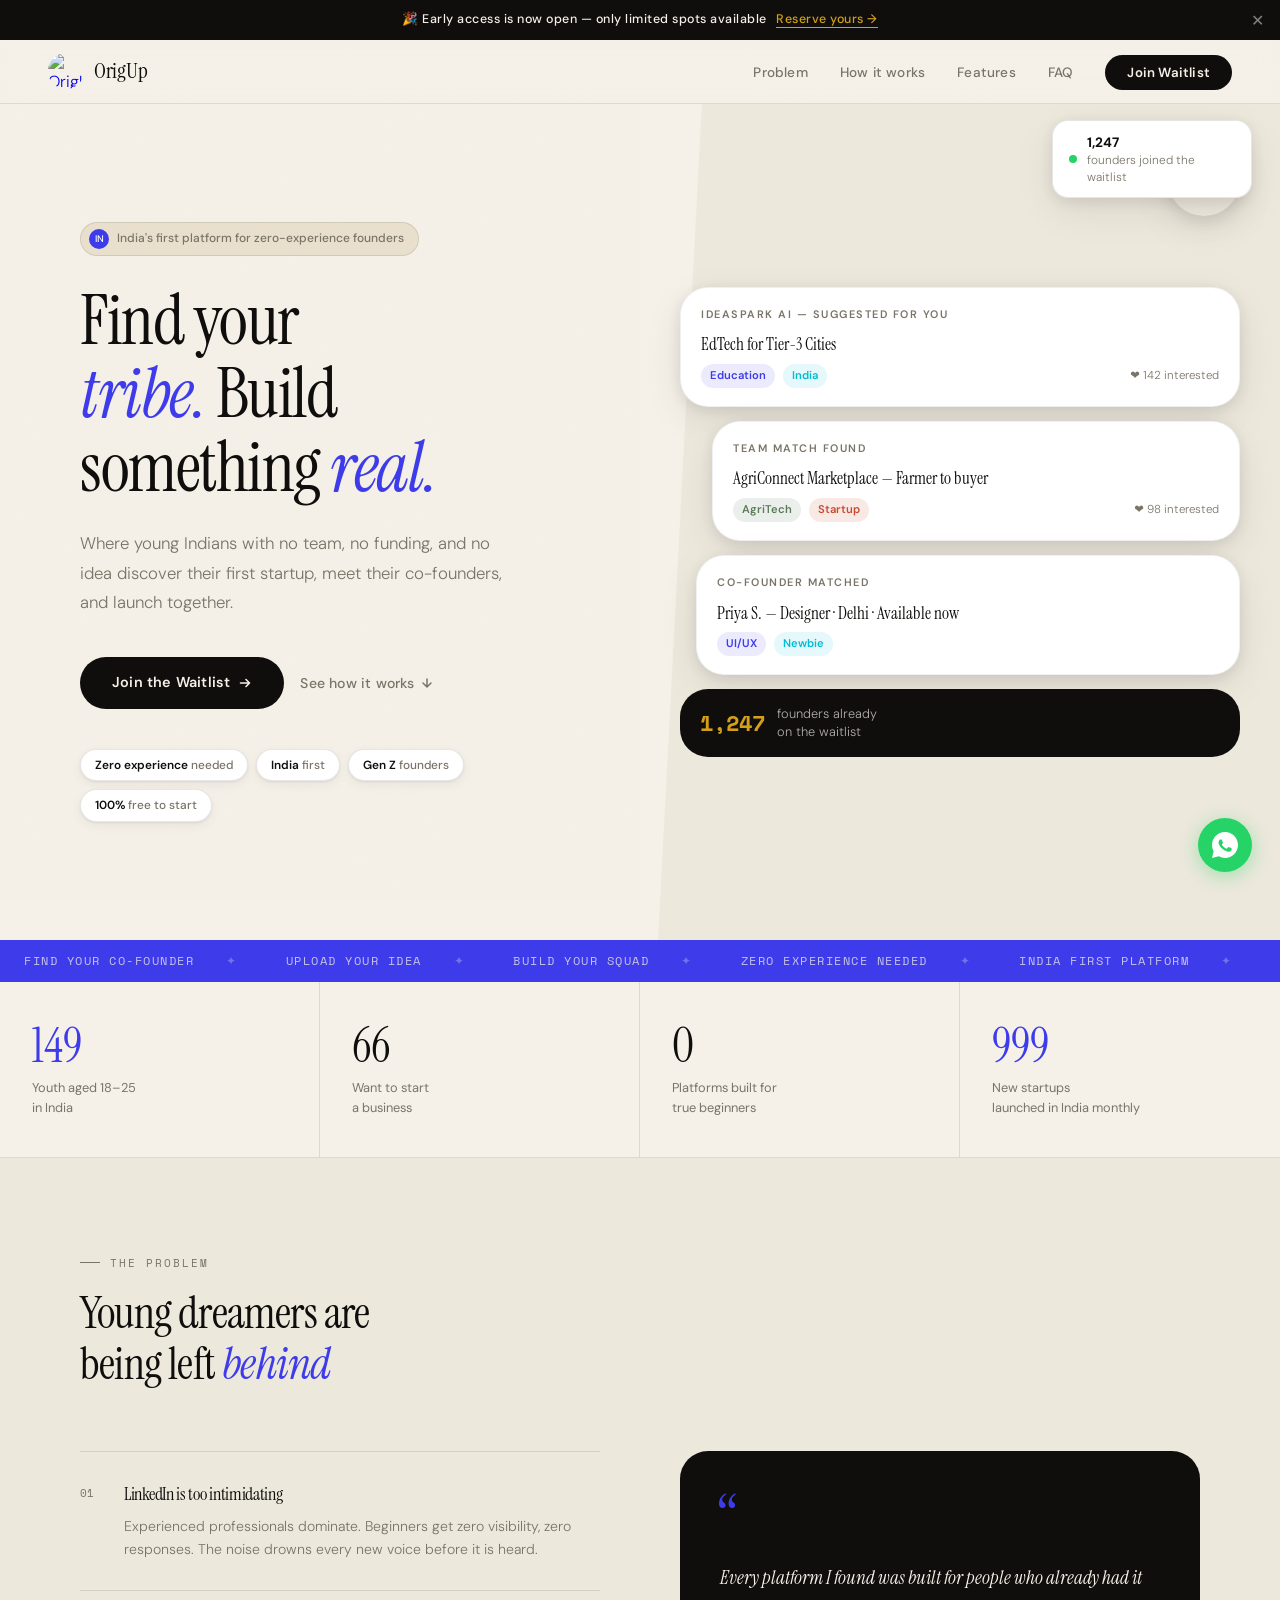
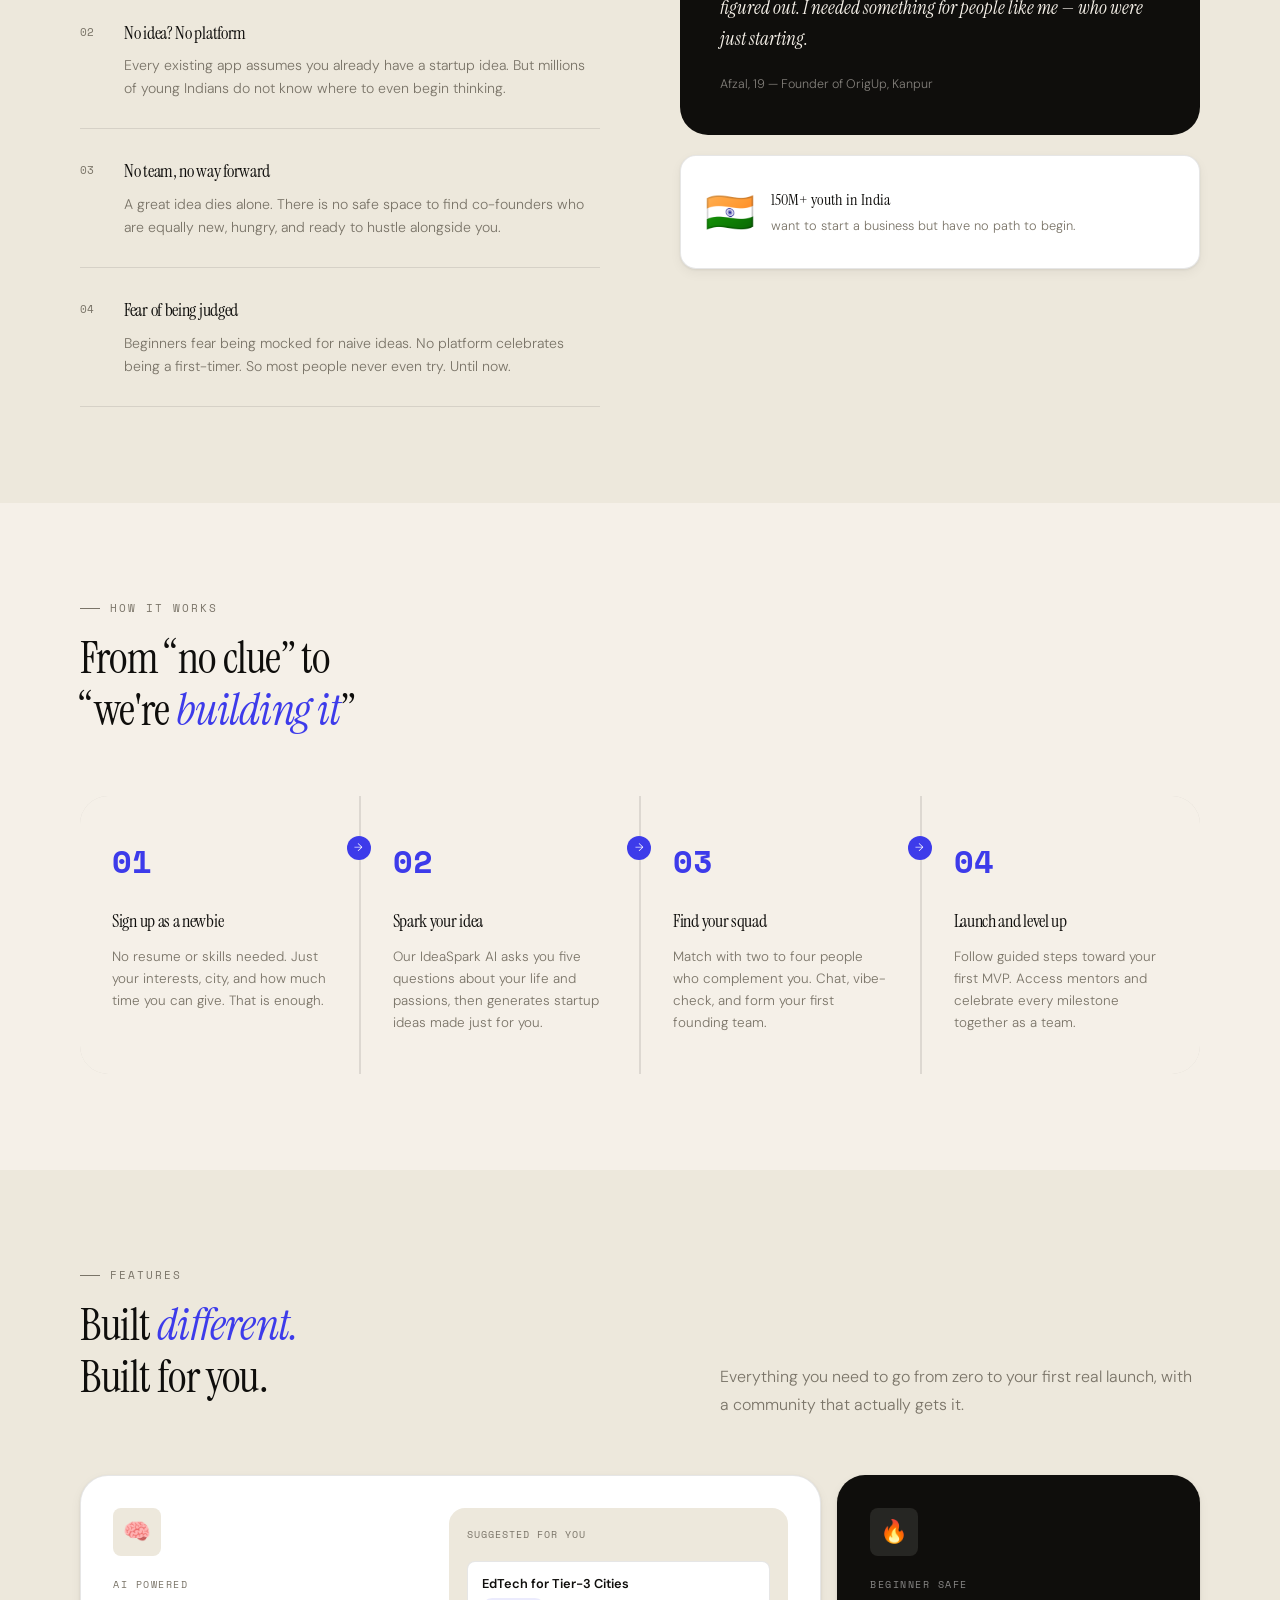
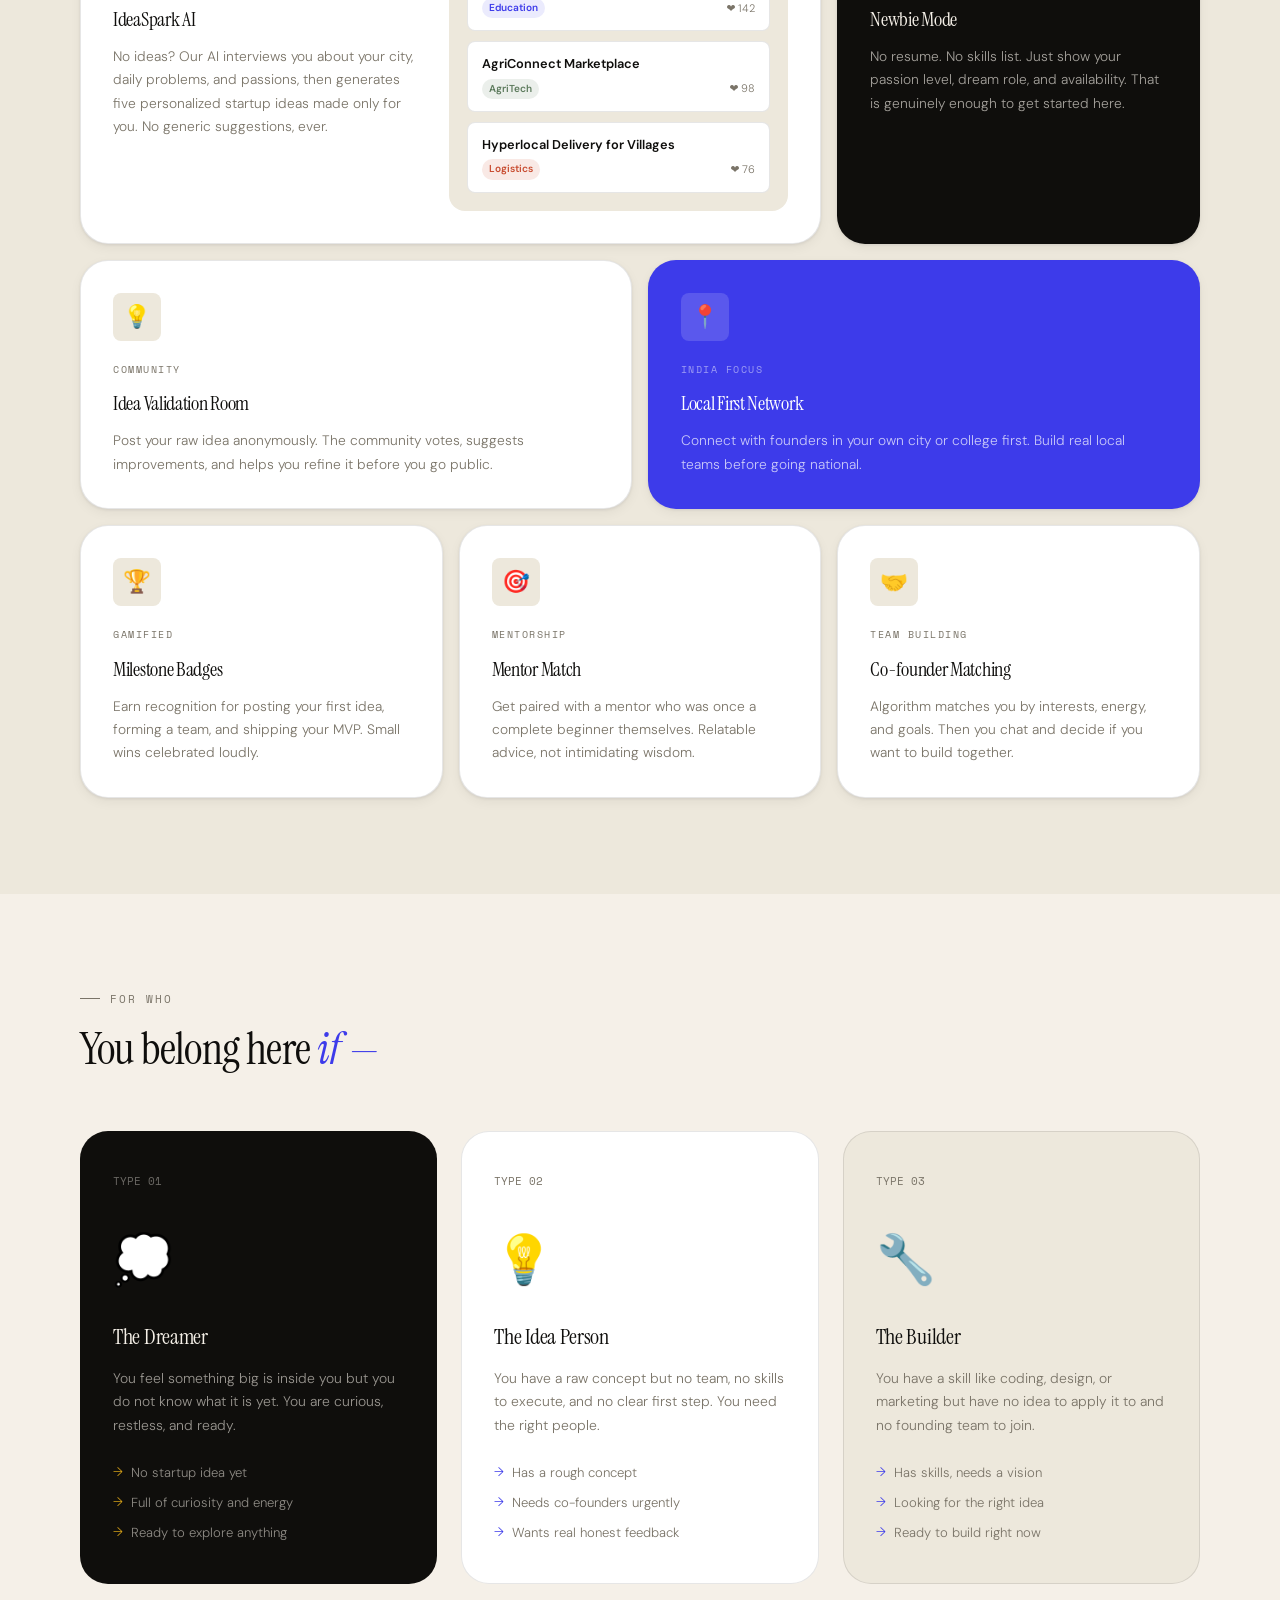
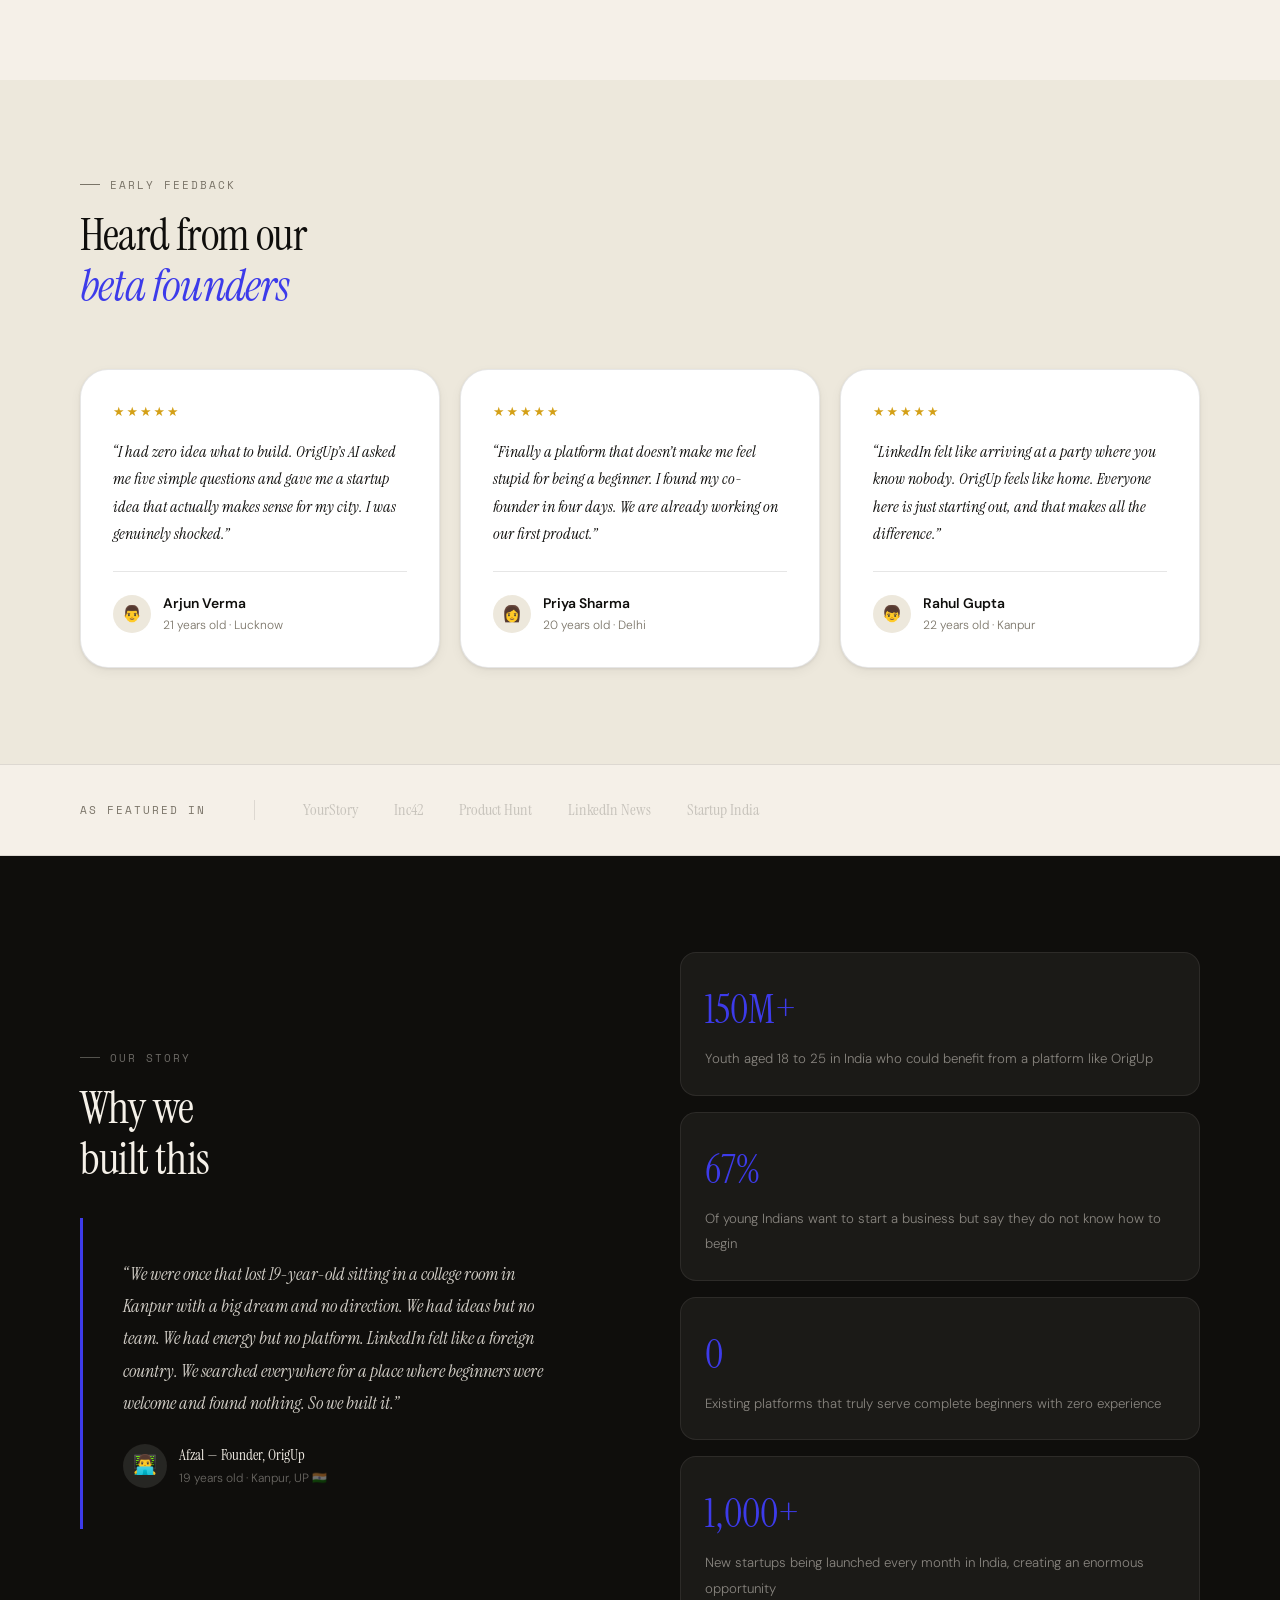
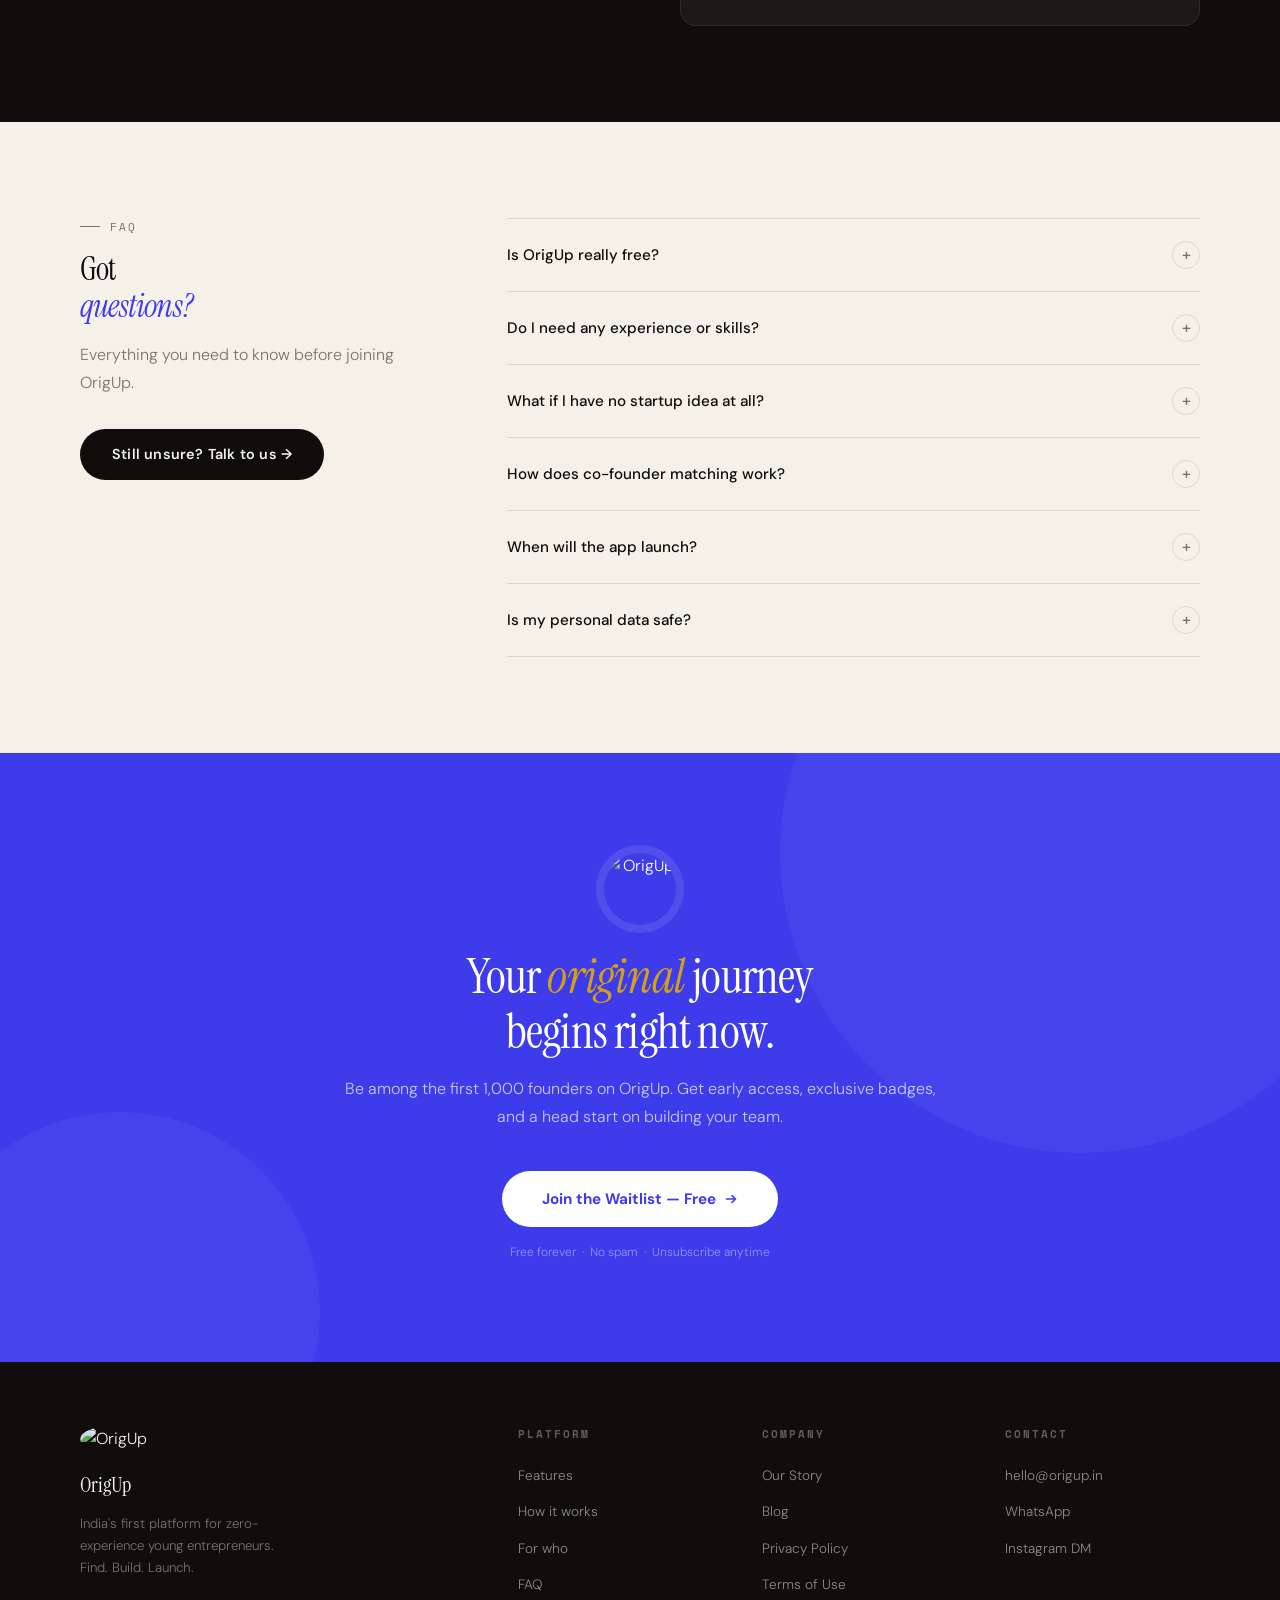
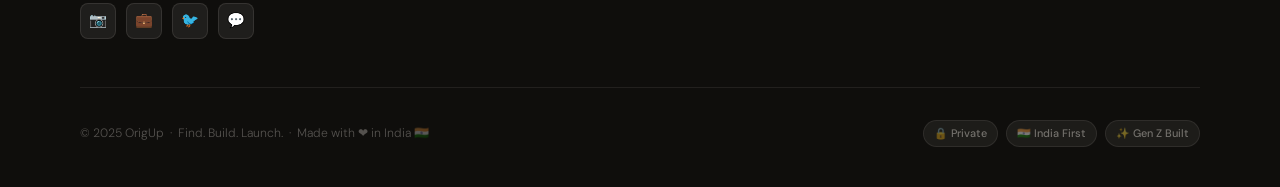
==== preview.html @ 15ce6f51 "Add files via upload" ====
<!DOCTYPE html>
<html lang="en">
<head>
<meta charset="UTF-8">
<meta name="viewport" content="width=device-width, initial-scale=1.0">
<title>OrigUp — Find. Build. Launch.</title>
<meta name="description" content="India's first platform for zero-experience young entrepreneurs. Find your co-founder, spark your idea, and launch your first startup.">
<meta property="og:title" content="OrigUp — Find. Build. Launch.">
<meta property="og:description" content="Where young Indians with no team, no funding, no idea discover their first startup.">
<meta property="og:type" content="website">
<link rel="preconnect" href="https://fonts.googleapis.com">
<link href="https://fonts.googleapis.com/css2?family=Instrument+Serif:ital@0;1&family=DM+Sans:ital,opsz,wght@0,9..40,300;0,9..40,400;0,9..40,500;0,9..40,600;1,9..40,300&family=Space+Mono:wght@400;700&display=swap" rel="stylesheet">
<style>
/* ━━━━━━━━━━━━━━━━━━━━━━━━━━━━━━━━━━━━
   TOKENS
━━━━━━━━━━━━━━━━━━━━━━━━━━━━━━━━━━━━ */
:root {
  --ink:       #0F0E0C;
  --paper:     #F5F0E8;
  --cream:     #EDE8DC;
  --warm:      #E8E0CC;
  --indigo:    #3D3BEA;
  --indigo-lt: #6B69FF;
  --cyan:      #00BCD4;
  --rust:      #C84B2F;
  --gold:      #D4A017;
  --sage:      #5C7A5C;
  --muted:     #7A7468;
  --card:      #FFFFFF;
  --border:    rgba(15,14,12,0.1);
  --serif:     'Instrument Serif', Georgia, serif;
  --sans:      'DM Sans', system-ui, sans-serif;
  --mono:      'Space Mono', monospace;
  --r-sm:      8px;
  --r-md:      16px;
  --r-lg:      28px;
  --r-xl:      48px;
  --shadow-sm: 0 1px 3px rgba(15,14,12,0.08), 0 4px 12px rgba(15,14,12,0.05);
  --shadow-md: 0 4px 16px rgba(15,14,12,0.1), 0 12px 40px rgba(15,14,12,0.08);
  --shadow-lg: 0 8px 32px rgba(15,14,12,0.12), 0 24px 64px rgba(15,14,12,0.1);
}

/* ━━━━━━━━━━━━━━━━━━━━━━━━━━━━━━━━━━━━
   RESET + BASE
━━━━━━━━━━━━━━━━━━━━━━━━━━━━━━━━━━━━ */
*, *::before, *::after { margin: 0; padding: 0; box-sizing: border-box; }
html { scroll-behavior: smooth; font-size: 16px; }
body {
  background: var(--paper);
  color: var(--ink);
  font-family: var(--sans);
  font-weight: 300;
  line-height: 1.6;
  overflow-x: hidden;
  -webkit-font-smoothing: antialiased;
}

/* Paper texture */
body::before {
  content: '';
  position: fixed;
  inset: 0;
  background-image:
    url("data:image/svg+xml,%3Csvg xmlns='http://www.w3.org/2000/svg' width='400' height='400'%3E%3Cfilter id='n'%3E%3CfeTurbulence type='fractalNoise' baseFrequency='0.75' numOctaves='4' stitchTiles='stitch'/%3E%3CfeColorMatrix type='saturate' values='0'/%3E%3C/filter%3E%3Crect width='400' height='400' filter='url(%23n)' opacity='0.03'/%3E%3C/svg%3E");
  pointer-events: none;
  z-index: 0;
}

/* ━━━━━━━━━━━━━━━━━━━━━━━━━━━━━━━━━━━━
   PROGRESS BAR
━━━━━━━━━━━━━━━━━━━━━━━━━━━━━━━━━━━━ */
#pgbar {
  position: fixed; top: 0; left: 0; right: 0;
  height: 2px;
  background: var(--indigo);
  transform-origin: left;
  transform: scaleX(0);
  z-index: 9999;
  transition: transform 0.1s linear;
}

/* ━━━━━━━━━━━━━━━━━━━━━━━━━━━━━━━━━━━━
   ANNOUNCEMENT BAR
━━━━━━━━━━━━━━━━━━━━━━━━━━━━━━━━━━━━ */
#announce {
  background: var(--ink);
  color: var(--paper);
  text-align: center;
  padding: 10px 48px;
  font-size: 0.78rem;
  font-weight: 500;
  letter-spacing: 0.5px;
  position: relative;
  z-index: 100;
}
#announce a { color: var(--gold); text-decoration: none; border-bottom: 1px solid var(--gold); margin-left: 6px; }
#ann-x { position: absolute; right: 16px; top: 50%; transform: translateY(-50%); background: none; border: none; color: var(--paper); cursor: pointer; opacity: 0.5; font-size: 1rem; }
#ann-x:hover { opacity: 1; }

/* ━━━━━━━━━━━━━━━━━━━━━━━━━━━━━━━━━━━━
   NAVIGATION
━━━━━━━━━━━━━━━━━━━━━━━━━━━━━━━━━━━━ */
nav {
  position: sticky;
  top: 0;
  z-index: 500;
  background: rgba(245, 240, 232, 0.92);
  backdrop-filter: blur(16px);
  -webkit-backdrop-filter: blur(16px);
  border-bottom: 1px solid var(--border);
  padding: 0 48px;
  display: flex;
  align-items: center;
  justify-content: space-between;
  height: 64px;
  transition: box-shadow 0.3s;
}
nav.scrolled { box-shadow: var(--shadow-sm); }

.nav-brand { display: flex; align-items: center; gap: 10px; text-decoration: none; }
.nav-brand img { width: 36px; height: 36px; border-radius: 50%; object-fit: cover; }
.nav-brand-name {
  font-family: var(--serif);
  font-size: 1.35rem;
  color: var(--ink);
  letter-spacing: -0.3px;
}

.nav-links { display: flex; align-items: center; gap: 32px; list-style: none; }
.nav-links a {
  font-size: 0.85rem;
  font-weight: 500;
  color: var(--muted);
  text-decoration: none;
  transition: color 0.2s;
  letter-spacing: 0.2px;
}
.nav-links a:hover { color: var(--ink); }

.nav-cta {
  background: var(--ink);
  color: var(--paper) !important;
  padding: 9px 22px;
  border-radius: 100px;
  font-size: 0.83rem !important;
  font-weight: 600 !important;
  transition: background 0.2s, transform 0.2s !important;
}
.nav-cta:hover { background: var(--indigo) !important; transform: translateY(-1px) !important; }
#mobbtn { display: none; }

/* ━━━━━━━━━━━━━━━━━━━━━━━━━━━━━━━━━━━━
   HERO
━━━━━━━━━━━━━━━━━━━━━━━━━━━━━━━━━━━━ */
.hero {
  min-height: calc(100vh - 64px);
  display: grid;
  grid-template-columns: 1fr 1fr;
  align-items: center;
  gap: 0;
  padding: 0;
  position: relative;
  overflow: hidden;
}

.hero-left {
  padding: 80px 56px 80px 80px;
  position: relative;
  z-index: 2;
}

.hero-right {
  background: var(--cream);
  height: 100%;
  min-height: calc(100vh - 64px);
  display: flex;
  align-items: center;
  justify-content: center;
  position: relative;
  overflow: hidden;
}

/* Decorative diagonal line */
.hero-right::before {
  content: '';
  position: absolute;
  top: 0; bottom: 0; left: -40px;
  width: 80px;
  background: var(--paper);
  transform: skewX(-3deg);
  z-index: 1;
}

.hero-badge {
  display: inline-flex;
  align-items: center;
  gap: 8px;
  background: var(--warm);
  border: 1px solid var(--border);
  border-radius: 100px;
  padding: 6px 14px 6px 8px;
  font-size: 0.75rem;
  font-weight: 500;
  color: var(--muted);
  margin-bottom: 28px;
  animation: slideUp 0.7s ease both;
}
.hero-badge-dot {
  width: 20px; height: 20px;
  background: var(--indigo);
  border-radius: 50%;
  display: flex; align-items: center; justify-content: center;
  font-size: 0.6rem;
  color: white;
  flex-shrink: 0;
}

.hero h1 {
  font-family: var(--serif);
  font-size: clamp(3rem, 5.5vw, 5.2rem);
  font-weight: 400;
  line-height: 1.05;
  letter-spacing: -1.5px;
  color: var(--ink);
  margin-bottom: 24px;
  animation: slideUp 0.7s ease 0.1s both;
}
.hero h1 em {
  font-style: italic;
  color: var(--indigo);
}

.hero-sub {
  font-size: 1.05rem;
  color: var(--muted);
  line-height: 1.75;
  max-width: 440px;
  margin-bottom: 40px;
  font-weight: 300;
  animation: slideUp 0.7s ease 0.2s both;
}

.hero-actions {
  display: flex;
  align-items: center;
  gap: 16px;
  flex-wrap: wrap;
  animation: slideUp 0.7s ease 0.3s both;
}

.btn-primary {
  background: var(--ink);
  color: var(--paper);
  padding: 14px 32px;
  border-radius: 100px;
  font-size: 0.9rem;
  font-weight: 600;
  text-decoration: none;
  border: none;
  cursor: pointer;
  font-family: var(--sans);
  transition: all 0.25s;
  display: inline-flex;
  align-items: center;
  gap: 8px;
  letter-spacing: 0.2px;
}
.btn-primary:hover { background: var(--indigo); transform: translateY(-2px); box-shadow: 0 8px 24px rgba(61,59,234,0.25); }

.btn-secondary {
  color: var(--muted);
  font-size: 0.88rem;
  font-weight: 500;
  text-decoration: none;
  border: none;
  background: none;
  cursor: pointer;
  font-family: var(--sans);
  display: inline-flex;
  align-items: center;
  gap: 6px;
  transition: color 0.2s;
  letter-spacing: 0.2px;
}
.btn-secondary:hover { color: var(--ink); }

.hero-pills {
  display: flex;
  gap: 8px;
  flex-wrap: wrap;
  margin-top: 40px;
  animation: slideUp 0.7s ease 0.4s both;
}
.pill {
  background: white;
  border: 1px solid var(--border);
  border-radius: 100px;
  padding: 6px 14px;
  font-size: 0.74rem;
  font-weight: 500;
  color: var(--muted);
  box-shadow: var(--shadow-sm);
}
.pill b { color: var(--ink); font-weight: 600; }

/* Hero visual */
.hero-visual {
  position: relative;
  z-index: 2;
  padding: 40px;
  width: 100%;
  display: flex;
  flex-direction: column;
  gap: 14px;
}

.hero-logo-wrap {
  position: absolute;
  top: 40px;
  right: 40px;
  width: 72px;
  height: 72px;
  border-radius: 50%;
  overflow: hidden;
  box-shadow: var(--shadow-md);
  animation: logoIn 0.8s ease 0.5s both;
}
.hero-logo-wrap img { width: 100%; height: 100%; object-fit: cover; }

@keyframes logoIn { from { opacity: 0; transform: scale(0.6) rotate(-10deg); } to { opacity: 1; transform: scale(1) rotate(0); } }

/* Floating cards in hero */
.float-card {
  background: white;
  border-radius: var(--r-lg);
  padding: 18px 20px;
  box-shadow: var(--shadow-md);
  animation: cardIn 0.7s ease both;
  border: 1px solid rgba(15,14,12,0.06);
}
.float-card:nth-child(1) { animation-delay: 0.6s; margin-left: 0; }
.float-card:nth-child(2) { animation-delay: 0.75s; margin-left: 32px; }
.float-card:nth-child(3) { animation-delay: 0.9s; margin-left: 16px; }
@keyframes cardIn { from { opacity: 0; transform: translateY(20px); } to { opacity: 1; transform: translateY(0); } }

.fc-label { font-size: 0.68rem; font-weight: 600; letter-spacing: 1.5px; text-transform: uppercase; color: var(--muted); margin-bottom: 8px; }
.fc-title { font-family: var(--serif); font-size: 1.05rem; color: var(--ink); margin-bottom: 6px; }
.fc-meta { display: flex; align-items: center; gap: 8px; }
.fc-tag { font-size: 0.7rem; font-weight: 600; padding: 3px 9px; border-radius: 100px; }
.tag-indigo { background: rgba(61,59,234,0.1); color: var(--indigo); }
.tag-cyan { background: rgba(0,188,212,0.1); color: var(--cyan); }
.tag-rust { background: rgba(200,75,47,0.12); color: var(--rust); }
.tag-sage { background: rgba(92,122,92,0.12); color: var(--sage); }
.fc-likes { font-size: 0.72rem; color: var(--muted); margin-left: auto; }

.hero-counter-strip {
  background: var(--ink);
  color: var(--paper);
  border-radius: var(--r-lg);
  padding: 16px 20px;
  display: flex;
  align-items: center;
  gap: 12px;
  margin-left: 0;
  animation: cardIn 0.7s ease 1.05s both;
}
.hcs-num { font-family: var(--mono); font-size: 1.4rem; color: var(--gold); font-weight: 700; }
.hcs-text { font-size: 0.8rem; color: rgba(245,240,232,0.7); line-height: 1.4; }

@keyframes slideUp { from { opacity: 0; transform: translateY(24px); } to { opacity: 1; transform: translateY(0); } }

/* ━━━━━━━━━━━━━━━━━━━━━━━━━━━━━━━━━━━━
   TICKER
━━━━━━━━━━━━━━━━━━━━━━━━━━━━━━━━━━━━ */
.ticker {
  background: var(--indigo);
  padding: 12px 0;
  overflow: hidden;
  position: relative;
  z-index: 2;
}
.ticker-track {
  display: flex;
  gap: 0;
  animation: ticker 28s linear infinite;
  width: max-content;
}
.ticker-item {
  display: flex;
  align-items: center;
  gap: 32px;
  padding: 0 24px;
  white-space: nowrap;
  font-family: var(--mono);
  font-size: 0.72rem;
  font-weight: 400;
  color: rgba(245,240,232,0.75);
  letter-spacing: 1.5px;
  text-transform: uppercase;
}
.ticker-item::after { content: '✦'; color: rgba(245,240,232,0.3); }
@keyframes ticker { from { transform: translateX(0); } to { transform: translateX(-50%); } }

/* ━━━━━━━━━━━━━━━━━━━━━━━━━━━━━━━━━━━━
   STATS STRIP
━━━━━━━━━━━━━━━━━━━━━━━━━━━━━━━━━━━━ */
.stats-strip {
  display: grid;
  grid-template-columns: repeat(4, 1fr);
  border-bottom: 1px solid var(--border);
  position: relative;
  z-index: 2;
}
.stat-cell {
  padding: 40px 32px;
  border-right: 1px solid var(--border);
  position: relative;
}
.stat-cell:last-child { border-right: none; }
.stat-num {
  font-family: var(--serif);
  font-size: 3rem;
  font-weight: 400;
  color: var(--ink);
  line-height: 1;
  margin-bottom: 8px;
  display: block;
}
.stat-label { font-size: 0.8rem; color: var(--muted); font-weight: 400; line-height: 1.5; }
.stat-accent { color: var(--indigo); }

/* ━━━━━━━━━━━━━━━━━━━━━━━━━━━━━━━━━━━━
   SECTION BASE
━━━━━━━━━━━━━━━━━━━━━━━━━━━━━━━━━━━━ */
.section { padding: 96px 80px; position: relative; z-index: 2; }
.section-sm { padding: 64px 80px; }
.section-inner { max-width: 1120px; margin: 0 auto; }

.eyebrow {
  font-family: var(--mono);
  font-size: 0.7rem;
  font-weight: 400;
  letter-spacing: 2px;
  text-transform: uppercase;
  color: var(--muted);
  margin-bottom: 16px;
  display: flex;
  align-items: center;
  gap: 10px;
}
.eyebrow::before { content: ''; display: block; width: 20px; height: 1px; background: var(--muted); }

.section-title {
  font-family: var(--serif);
  font-size: clamp(2rem, 3.5vw, 3rem);
  font-weight: 400;
  line-height: 1.15;
  letter-spacing: -0.8px;
  color: var(--ink);
  margin-bottom: 16px;
}
.section-title em { font-style: italic; color: var(--indigo); }

.section-sub {
  font-size: 1rem;
  color: var(--muted);
  line-height: 1.75;
  max-width: 480px;
  font-weight: 300;
}

/* ━━━━━━━━━━━━━━━━━━━━━━━━━━━━━━━━━━━━
   PROBLEM SECTION
━━━━━━━━━━━━━━━━━━━━━━━━━━━━━━━━━━━━ */
.problem-section { background: var(--cream); }

.problem-layout {
  display: grid;
  grid-template-columns: 1fr 1fr;
  gap: 80px;
  align-items: start;
  margin-top: 60px;
}

.problem-list { display: flex; flex-direction: column; gap: 0; }
.problem-item {
  padding: 28px 0;
  border-bottom: 1px solid var(--border);
  display: flex;
  gap: 20px;
  align-items: flex-start;
  transition: all 0.3s;
  cursor: default;
}
.problem-item:first-child { border-top: 1px solid var(--border); }
.problem-item:hover { padding-left: 8px; }
.problem-num {
  font-family: var(--mono);
  font-size: 0.7rem;
  color: var(--muted);
  padding-top: 4px;
  flex-shrink: 0;
  width: 24px;
}
.problem-content h3 { font-family: var(--serif); font-size: 1.15rem; font-weight: 400; color: var(--ink); margin-bottom: 6px; letter-spacing: -0.3px; }
.problem-content p { font-size: 0.88rem; color: var(--muted); line-height: 1.65; }

.problem-aside {
  position: sticky;
  top: 90px;
}
.problem-quote {
  background: var(--ink);
  color: var(--paper);
  border-radius: var(--r-lg);
  padding: 40px;
  margin-bottom: 20px;
}
.pq-mark { font-family: var(--serif); font-size: 4rem; color: var(--indigo); line-height: 1; margin-bottom: 8px; }
.pq-text { font-family: var(--serif); font-size: 1.2rem; font-weight: 400; line-height: 1.6; margin-bottom: 20px; font-style: italic; }
.pq-attr { font-size: 0.78rem; color: rgba(245,240,232,0.5); }
.problem-img-card {
  background: white;
  border-radius: var(--r-md);
  padding: 24px;
  box-shadow: var(--shadow-sm);
  border: 1px solid var(--border);
  display: flex;
  align-items: center;
  gap: 16px;
}
.pic-emoji { font-size: 2.5rem; flex-shrink: 0; }
.pic-text h4 { font-family: var(--serif); font-size: 1rem; font-weight: 400; color: var(--ink); margin-bottom: 4px; }
.pic-text p { font-size: 0.8rem; color: var(--muted); }

/* ━━━━━━━━━━━━━━━━━━━━━━━━━━━━━━━━━━━━
   HOW IT WORKS
━━━━━━━━━━━━━━━━━━━━━━━━━━━━━━━━━━━━ */
.how-grid {
  display: grid;
  grid-template-columns: repeat(4, 1fr);
  gap: 2px;
  margin-top: 60px;
  background: var(--border);
  border-radius: var(--r-lg);
  overflow: hidden;
}
.how-step {
  background: var(--paper);
  padding: 40px 32px;
  position: relative;
  transition: background 0.3s;
}
.how-step:hover { background: var(--cream); }
.step-num {
  font-family: var(--mono);
  font-size: 2rem;
  color: var(--indigo);
  font-weight: 700;
  margin-bottom: 20px;
  display: block;
}
.how-step h3 { font-family: var(--serif); font-size: 1.1rem; font-weight: 400; color: var(--ink); margin-bottom: 10px; letter-spacing: -0.3px; }
.how-step p { font-size: 0.84rem; color: var(--muted); line-height: 1.65; }
.step-connector {
  position: absolute;
  top: 40px;
  right: -12px;
  width: 24px;
  height: 24px;
  background: var(--indigo);
  border-radius: 50%;
  display: flex;
  align-items: center;
  justify-content: center;
  z-index: 1;
  font-size: 0.7rem;
  color: white;
}
.how-step:last-child .step-connector { display: none; }

/* ━━━━━━━━━━━━━━━━━━━━━━━━━━━━━━━━━━━━
   FEATURES
━━━━━━━━━━━━━━━━━━━━━━━━━━━━━━━━━━━━ */
.features-section { background: var(--cream); }
.features-header { display: flex; justify-content: space-between; align-items: flex-end; margin-bottom: 56px; gap: 40px; }

.feat-grid {
  display: grid;
  grid-template-columns: repeat(12, 1fr);
  grid-auto-rows: auto;
  gap: 16px;
}

.feat-card {
  background: white;
  border-radius: var(--r-lg);
  padding: 32px;
  border: 1px solid var(--border);
  box-shadow: var(--shadow-sm);
  transition: all 0.3s;
  position: relative;
  overflow: hidden;
}
.feat-card:hover { box-shadow: var(--shadow-md); transform: translateY(-3px); }

.feat-card.col-8 { grid-column: span 8; }
.feat-card.col-4 { grid-column: span 4; }
.feat-card.col-6 { grid-column: span 6; }
.feat-card.col-4 { grid-column: span 4; }

.feat-card.dark {
  background: var(--ink);
  color: var(--paper);
  border-color: transparent;
}
.feat-card.indigo {
  background: var(--indigo);
  color: white;
  border-color: transparent;
}

.feat-icon {
  width: 48px; height: 48px;
  border-radius: var(--r-sm);
  background: var(--cream);
  display: flex; align-items: center; justify-content: center;
  font-size: 1.4rem;
  margin-bottom: 20px;
  flex-shrink: 0;
}
.feat-card.dark .feat-icon { background: rgba(245,240,232,0.1); }
.feat-card.indigo .feat-icon { background: rgba(255,255,255,0.15); }

.feat-tag {
  font-family: var(--mono);
  font-size: 0.65rem;
  letter-spacing: 1.5px;
  text-transform: uppercase;
  color: var(--muted);
  margin-bottom: 10px;
  display: block;
}
.feat-card.dark .feat-tag,
.feat-card.indigo .feat-tag { color: rgba(255,255,255,0.5); }

.feat-card h3 { font-family: var(--serif); font-size: 1.25rem; font-weight: 400; color: var(--ink); margin-bottom: 10px; letter-spacing: -0.3px; }
.feat-card.dark h3, .feat-card.indigo h3 { color: inherit; }
.feat-card p { font-size: 0.86rem; color: var(--muted); line-height: 1.7; }
.feat-card.dark p { color: rgba(245,240,232,0.65); }
.feat-card.indigo p { color: rgba(255,255,255,0.72); }

/* Big AI card layout */
.feat-card.col-8 { display: flex; gap: 32px; align-items: flex-start; }
.feat-left { flex: 1; min-width: 0; }
.feat-mock {
  flex: 1;
  min-width: 0;
  background: var(--cream);
  border-radius: var(--r-md);
  padding: 18px;
  display: flex;
  flex-direction: column;
  gap: 10px;
}
.mock-idea {
  background: white;
  border-radius: var(--r-sm);
  padding: 12px 14px;
  border: 1px solid var(--border);
  transition: all 0.25s;
  cursor: default;
}
.mock-idea:hover { border-color: var(--indigo); box-shadow: 0 0 0 3px rgba(61,59,234,0.08); }
.mi-title { font-size: 0.8rem; font-weight: 600; color: var(--ink); margin-bottom: 4px; }
.mi-row { display: flex; align-items: center; gap: 6px; }
.mi-tag { font-size: 0.63rem; font-weight: 600; padding: 2px 7px; border-radius: 100px; }
.mi-likes { font-size: 0.68rem; color: var(--muted); margin-left: auto; }

/* ━━━━━━━━━━━━━━━━━━━━━━━━━━━━━━━━━━━━
   FOR WHO
━━━━━━━━━━━━━━━━━━━━━━━━━━━━━━━━━━━━ */
.who-grid {
  display: grid;
  grid-template-columns: repeat(3, 1fr);
  gap: 24px;
  margin-top: 56px;
}
.who-card {
  border-radius: var(--r-lg);
  padding: 40px 32px;
  border: 1px solid var(--border);
  transition: all 0.3s;
  position: relative;
  overflow: hidden;
}
.who-card:hover { box-shadow: var(--shadow-md); transform: translateY(-3px); }
.who-card:nth-child(1) { background: var(--ink); color: var(--paper); border-color: transparent; }
.who-card:nth-child(2) { background: white; }
.who-card:nth-child(3) { background: var(--cream); }
.who-num { font-family: var(--mono); font-size: 0.7rem; color: var(--muted); margin-bottom: 32px; display: block; }
.who-card:nth-child(1) .who-num { color: rgba(245,240,232,0.4); }
.who-em { font-size: 3rem; margin-bottom: 20px; display: block; }
.who-card h3 { font-family: var(--serif); font-size: 1.4rem; font-weight: 400; margin-bottom: 12px; letter-spacing: -0.3px; }
.who-card:nth-child(1) h3 { color: var(--paper); }
.who-card p { font-size: 0.87rem; color: var(--muted); line-height: 1.7; margin-bottom: 24px; }
.who-card:nth-child(1) p { color: rgba(245,240,232,0.6); }
.who-list { list-style: none; display: flex; flex-direction: column; gap: 9px; }
.who-list li { font-size: 0.82rem; color: var(--muted); display: flex; align-items: center; gap: 8px; }
.who-card:nth-child(1) .who-list li { color: rgba(245,240,232,0.55); }
.who-list li::before { content: '→'; font-size: 0.8rem; color: var(--indigo); flex-shrink: 0; }
.who-card:nth-child(1) .who-list li::before { color: var(--gold); }

/* ━━━━━━━━━━━━━━━━━━━━━━━━━━━━━━━━━━━━
   TESTIMONIALS
━━━━━━━━━━━━━━━━━━━━━━━━━━━━━━━━━━━━ */
.testi-section { background: var(--cream); }
.testi-grid { display: grid; grid-template-columns: repeat(3, 1fr); gap: 20px; margin-top: 56px; }
.testi-card {
  background: white;
  border-radius: var(--r-lg);
  padding: 32px;
  border: 1px solid var(--border);
  box-shadow: var(--shadow-sm);
  transition: all 0.3s;
  display: flex;
  flex-direction: column;
}
.testi-card:hover { box-shadow: var(--shadow-md); transform: translateY(-3px); }
.testi-stars { color: var(--gold); font-size: 0.8rem; letter-spacing: 2px; margin-bottom: 16px; }
.testi-text { font-family: var(--serif); font-size: 1rem; font-style: italic; color: var(--ink); line-height: 1.7; flex: 1; margin-bottom: 24px; }
.testi-author { display: flex; align-items: center; gap: 12px; padding-top: 20px; border-top: 1px solid var(--border); }
.testi-av { width: 38px; height: 38px; border-radius: 50%; background: var(--cream); display: flex; align-items: center; justify-content: center; font-size: 1rem; flex-shrink: 0; }
.testi-name { font-size: 0.87rem; font-weight: 600; color: var(--ink); }
.testi-role { font-size: 0.75rem; color: var(--muted); margin-top: 2px; }

/* ━━━━━━━━━━━━━━━━━━━━━━━━━━━━━━━━━━━━
   PRESS
━━━━━━━━━━━━━━━━━━━━━━━━━━━━━━━━━━━━ */
.press-strip {
  border-top: 1px solid var(--border);
  border-bottom: 1px solid var(--border);
  padding: 32px 80px;
  display: flex;
  align-items: center;
  gap: 48px;
  overflow-x: auto;
  position: relative;
  z-index: 2;
}
.press-label { font-family: var(--mono); font-size: 0.67rem; letter-spacing: 2px; text-transform: uppercase; color: var(--muted); white-space: nowrap; flex-shrink: 0; }
.press-divider { width: 1px; height: 20px; background: var(--border); flex-shrink: 0; }
.press-logos { display: flex; align-items: center; gap: 36px; flex-shrink: 0; }
.press-logo { font-family: var(--serif); font-size: 1rem; color: rgba(15,14,12,0.2); transition: color 0.25s; cursor: default; white-space: nowrap; }
.press-logo:hover { color: var(--ink); }

/* ━━━━━━━━━━━━━━━━━━━━━━━━━━━━━━━━━━━━
   FOUNDER STORY
━━━━━━━━━━━━━━━━━━━━━━━━━━━━━━━━━━━━ */
.story-section { background: var(--ink); color: var(--paper); }
.story-layout { display: grid; grid-template-columns: 1fr 1fr; gap: 80px; align-items: center; }
.story-left .eyebrow { color: rgba(245,240,232,0.4); }
.story-left .eyebrow::before { background: rgba(245,240,232,0.3); }
.story-left .section-title { color: var(--paper); }
.story-quote-block {
  padding: 40px;
  border-left: 3px solid var(--indigo);
  margin-top: 32px;
}
.sqb-text { font-family: var(--serif); font-size: 1.15rem; font-style: italic; line-height: 1.75; color: rgba(245,240,232,0.85); margin-bottom: 24px; }
.sqb-author { display: flex; align-items: center; gap: 12px; }
.sqb-av { width: 44px; height: 44px; border-radius: 50%; background: rgba(245,240,232,0.1); display: flex; align-items: center; justify-content: center; font-size: 1.2rem; }
.sqb-name { font-family: var(--serif); font-size: 0.95rem; color: var(--paper); }
.sqb-role { font-size: 0.75rem; color: rgba(245,240,232,0.4); margin-top: 2px; }
.story-right { display: flex; flex-direction: column; gap: 16px; }
.story-stat {
  background: rgba(245,240,232,0.05);
  border: 1px solid rgba(245,240,232,0.08);
  border-radius: var(--r-md);
  padding: 24px;
  transition: all 0.3s;
}
.story-stat:hover { background: rgba(245,240,232,0.08); border-color: rgba(61,59,234,0.4); }
.ss-num { font-family: var(--serif); font-size: 2.5rem; font-weight: 400; color: var(--indigo); display: block; margin-bottom: 4px; }
.ss-label { font-size: 0.83rem; color: rgba(245,240,232,0.5); }

/* ━━━━━━━━━━━━━━━━━━━━━━━━━━━━━━━━━━━━
   FAQ
━━━━━━━━━━━━━━━━━━━━━━━━━━━━━━━━━━━━ */
.faq-layout { display: grid; grid-template-columns: 1fr 2fr; gap: 80px; align-items: start; }
.faq-sidebar { position: sticky; top: 90px; }
.faq-sidebar .section-title { font-size: 2rem; }
.faq-list { display: flex; flex-direction: column; gap: 0; }
.faq-item { border-bottom: 1px solid var(--border); }
.faq-item:first-child { border-top: 1px solid var(--border); }
.faq-q {
  width: 100%;
  background: none;
  border: none;
  padding: 22px 0;
  display: flex;
  justify-content: space-between;
  align-items: center;
  cursor: pointer;
  font-family: var(--sans);
  font-size: 0.95rem;
  font-weight: 500;
  color: var(--ink);
  text-align: left;
  gap: 16px;
  transition: color 0.2s;
}
.faq-q:hover { color: var(--indigo); }
.faq-icon { width: 28px; height: 28px; border-radius: 50%; border: 1.5px solid var(--border); display: flex; align-items: center; justify-content: center; font-size: 1rem; color: var(--muted); flex-shrink: 0; transition: all 0.3s; }
.faq-item.open .faq-icon { background: var(--indigo); border-color: var(--indigo); color: white; transform: rotate(45deg); }
.faq-a { max-height: 0; overflow: hidden; transition: max-height 0.4s ease; }
.faq-a-inner { padding: 0 0 22px; font-size: 0.88rem; color: var(--muted); line-height: 1.75; }

/* ━━━━━━━━━━━━━━━━━━━━━━━━━━━━━━━━━━━━
   CTA
━━━━━━━━━━━━━━━━━━━━━━━━━━━━━━━━━━━━ */
.cta-section {
  background: var(--indigo);
  color: white;
  text-align: center;
  padding: 100px 80px;
  position: relative;
  z-index: 2;
  overflow: hidden;
}
.cta-section::before {
  content: '';
  position: absolute;
  width: 600px; height: 600px;
  border-radius: 50%;
  background: rgba(255,255,255,0.04);
  top: -200px; right: -100px;
}
.cta-section::after {
  content: '';
  position: absolute;
  width: 400px; height: 400px;
  border-radius: 50%;
  background: rgba(255,255,255,0.04);
  bottom: -150px; left: -80px;
}
.cta-inner { position: relative; z-index: 2; max-width: 600px; margin: 0 auto; }
.cta-logo { width: 72px; height: 72px; border-radius: 50%; margin: 0 auto 24px; display: block; object-fit: cover; box-shadow: 0 0 0 8px rgba(255,255,255,0.1); }
.cta-section .section-title { color: white; font-size: clamp(2rem, 4vw, 3rem); margin-bottom: 16px; }
.cta-section .section-title em { color: var(--gold); }
.cta-sub { font-size: 1rem; color: rgba(255,255,255,0.72); line-height: 1.75; margin-bottom: 40px; font-weight: 300; }
.cta-btn {
  background: white;
  color: var(--indigo);
  padding: 16px 40px;
  border-radius: 100px;
  font-size: 0.95rem;
  font-weight: 700;
  text-decoration: none;
  border: none;
  cursor: pointer;
  font-family: var(--sans);
  transition: all 0.25s;
  display: inline-flex;
  align-items: center;
  gap: 8px;
}
.cta-btn:hover { transform: translateY(-3px); box-shadow: 0 12px 40px rgba(0,0,0,0.2); }
.cta-note { font-size: 0.75rem; color: rgba(255,255,255,0.45); margin-top: 16px; }

/* ━━━━━━━━━━━━━━━━━━━━━━━━━━━━━━━━━━━━
   FOOTER
━━━━━━━━━━━━━━━━━━━━━━━━━━━━━━━━━━━━ */
footer {
  background: var(--ink);
  color: var(--paper);
  padding: 64px 80px 40px;
  position: relative;
  z-index: 2;
}
.footer-top { display: grid; grid-template-columns: 2fr 1fr 1fr 1fr; gap: 48px; margin-bottom: 48px; }
.footer-brand img { width: 44px; height: 44px; border-radius: 50%; margin-bottom: 16px; }
.footer-brand-name { font-family: var(--serif); font-size: 1.3rem; color: var(--paper); margin-bottom: 12px; }
.footer-desc { font-size: 0.83rem; color: rgba(245,240,232,0.45); line-height: 1.65; max-width: 220px; margin-bottom: 24px; }
.footer-social { display: flex; gap: 10px; }
.fsoc { width: 36px; height: 36px; border-radius: var(--r-sm); background: rgba(245,240,232,0.07); border: 1px solid rgba(245,240,232,0.1); display: flex; align-items: center; justify-content: center; text-decoration: none; font-size: 0.9rem; transition: all 0.2s; }
.fsoc:hover { background: var(--indigo); border-color: var(--indigo); transform: translateY(-2px); }
.footer-col h4 { font-family: var(--mono); font-size: 0.67rem; letter-spacing: 2px; text-transform: uppercase; color: rgba(245,240,232,0.35); margin-bottom: 18px; }
.footer-col ul { list-style: none; display: flex; flex-direction: column; gap: 11px; }
.footer-col a { color: rgba(245,240,232,0.55); text-decoration: none; font-size: 0.85rem; transition: color 0.2s; }
.footer-col a:hover { color: var(--paper); }
.footer-bottom { display: flex; justify-content: space-between; align-items: center; flex-wrap: wrap; gap: 12px; padding-top: 32px; border-top: 1px solid rgba(245,240,232,0.08); }
.footer-copy { font-size: 0.76rem; color: rgba(245,240,232,0.3); }
.footer-badges { display: flex; gap: 8px; }
.fbadge { font-size: 0.68rem; font-weight: 500; padding: 4px 10px; border-radius: 100px; background: rgba(245,240,232,0.06); color: rgba(245,240,232,0.4); border: 1px solid rgba(245,240,232,0.08); }

/* ━━━━━━━━━━━━━━━━━━━━━━━━━━━━━━━━━━━━
   MODAL
━━━━━━━━━━━━━━━━━━━━━━━━━━━━━━━━━━━━ */
.modal-overlay { display: none; position: fixed; inset: 0; background: rgba(15,14,12,0.7); backdrop-filter: blur(12px); z-index: 9000; align-items: center; justify-content: center; padding: 20px; }
.modal-overlay.open { display: flex; }
.modal {
  background: var(--paper);
  border-radius: var(--r-xl);
  padding: 48px;
  max-width: 440px;
  width: 100%;
  position: relative;
  box-shadow: var(--shadow-lg);
  animation: modalIn 0.35s cubic-bezier(0.22, 1, 0.36, 1) both;
}
@keyframes modalIn { from { opacity: 0; transform: scale(0.88) translateY(20px); } to { opacity: 1; transform: scale(1) translateY(0); } }
.modal-close { position: absolute; top: 20px; right: 20px; width: 32px; height: 32px; border-radius: 50%; background: var(--cream); border: none; cursor: pointer; display: flex; align-items: center; justify-content: center; color: var(--muted); font-size: 0.9rem; transition: all 0.2s; }
.modal-close:hover { background: var(--ink); color: var(--paper); }
.modal-logo { width: 56px; height: 56px; border-radius: 50%; object-fit: cover; margin: 0 auto 20px; display: block; box-shadow: var(--shadow-md); }
.modal h2 { font-family: var(--serif); font-size: 1.6rem; font-weight: 400; text-align: center; color: var(--ink); margin-bottom: 6px; letter-spacing: -0.5px; }
.modal-sub { text-align: center; color: var(--muted); font-size: 0.85rem; margin-bottom: 28px; line-height: 1.6; }
.modal-sub b { color: var(--ink); }
.form-group { margin-bottom: 14px; }
.form-group label { display: block; font-family: var(--mono); font-size: 0.65rem; font-weight: 400; letter-spacing: 1.5px; text-transform: uppercase; color: var(--muted); margin-bottom: 7px; }
.form-group input {
  width: 100%;
  background: white;
  border: 1.5px solid var(--border);
  border-radius: var(--r-md);
  padding: 13px 16px;
  color: var(--ink);
  font-size: 0.9rem;
  font-family: var(--sans);
  outline: none;
  transition: border-color 0.2s, box-shadow 0.2s;
}
.form-group input:focus { border-color: var(--indigo); box-shadow: 0 0 0 3px rgba(61,59,234,0.1); }
.form-group input::placeholder { color: rgba(15,14,12,0.3); }
.modal-submit {
  width: 100%;
  background: var(--ink);
  color: var(--paper);
  border: none;
  padding: 15px;
  border-radius: 100px;
  font-weight: 600;
  font-size: 0.93rem;
  cursor: pointer;
  margin-top: 8px;
  font-family: var(--sans);
  transition: all 0.25s;
  letter-spacing: 0.3px;
}
.modal-submit:hover { background: var(--indigo); transform: translateY(-2px); box-shadow: 0 8px 24px rgba(61,59,234,0.25); }
.modal-note { text-align: center; font-size: 0.71rem; color: rgba(15,14,12,0.35); margin-top: 12px; }
.success-box { display: none; text-align: center; padding: 16px 0; }
.success-em { font-size: 3rem; margin-bottom: 12px; display: block; }
.success-box h3 { font-family: var(--serif); font-size: 1.5rem; font-weight: 400; color: var(--ink); margin-bottom: 8px; }
.success-box p { font-size: 0.88rem; color: var(--muted); line-height: 1.7; }
.success-box p b { color: var(--indigo); }

/* ━━━━━━━━━━━━━━━━━━━━━━━━━━━━━━━━━━━━
   FLOATING UI
━━━━━━━━━━━━━━━━━━━━━━━━━━━━━━━━━━━━ */
.wa-btn {
  position: fixed; bottom: 28px; right: 28px; z-index: 900;
  width: 54px; height: 54px;
  background: #25D366;
  border-radius: 50%;
  display: flex; align-items: center; justify-content: center;
  box-shadow: 0 4px 20px rgba(37,211,102,0.4);
  text-decoration: none;
  transition: all 0.3s;
  animation: popIn 0.7s ease 2s both;
}
.wa-btn:hover { transform: scale(1.1) translateY(-2px); box-shadow: 0 8px 32px rgba(37,211,102,0.5); }
.wa-btn svg { width: 26px; height: 26px; fill: white; }
.wa-tip { position: absolute; right: 62px; background: var(--ink); color: var(--paper); font-size: 0.75rem; font-weight: 500; padding: 7px 13px; border-radius: var(--r-sm); white-space: nowrap; opacity: 0; transition: opacity 0.2s; pointer-events: none; }
.wa-btn:hover .wa-tip { opacity: 1; }

.btt-btn {
  position: fixed; bottom: 92px; right: 28px; z-index: 900;
  width: 42px; height: 42px;
  background: white;
  border: 1.5px solid var(--border);
  border-radius: 50%;
  display: flex; align-items: center; justify-content: center;
  cursor: pointer; font-size: 1rem; color: var(--muted);
  opacity: 0; pointer-events: none;
  transition: all 0.3s;
  box-shadow: var(--shadow-sm);
}
.btt-btn.show { opacity: 1; pointer-events: all; }
.btt-btn:hover { background: var(--ink); color: var(--paper); border-color: var(--ink); transform: translateY(-3px); }

@keyframes popIn { from { opacity: 0; transform: scale(0); } to { opacity: 1; transform: scale(1); } }

/* Live counter badge */
.live-badge {
  position: fixed; top: 120px; right: 28px; z-index: 400;
  background: white;
  border: 1px solid var(--border);
  border-radius: var(--r-md);
  padding: 12px 16px;
  box-shadow: var(--shadow-md);
  display: flex;
  align-items: center;
  gap: 10px;
  animation: slideLeft 0.7s ease 1.5s both;
  max-width: 200px;
}
.lb-dot { width: 8px; height: 8px; background: #25D366; border-radius: 50%; flex-shrink: 0; animation: blink 2s infinite; }
.lb-text { font-size: 0.74rem; color: var(--muted); line-height: 1.4; }
.lb-text b { color: var(--ink); font-size: 0.85rem; display: block; }
@keyframes slideLeft { from { opacity: 0; transform: translateX(20px); } to { opacity: 1; transform: translateX(0); } }
@keyframes blink { 0%, 100% { opacity: 1; } 50% { opacity: 0.3; } }

/* ━━━━━━━━━━━━━━━━━━━━━━━━━━━━━━━━━━━━
   SCROLL REVEAL
━━━━━━━━━━━━━━━━━━━━━━━━━━━━━━━━━━━━ */
.rv { opacity: 0; transform: translateY(28px); transition: opacity 0.7s ease, transform 0.7s cubic-bezier(0.22, 1, 0.36, 1); }
.rv.on { opacity: 1; transform: translateY(0); }

/* ━━━━━━━━━━━━━━━━━━━━━━━━━━━━━━━━━━━━
   RESPONSIVE
━━━━━━━━━━━━━━━━━━━━━━━━━━━━━━━━━━━━ */
@media (max-width: 1024px) {
  .hero { grid-template-columns: 1fr; }
  .hero-right { display: none; }
  .hero-left { padding: 80px 40px; }
  .problem-layout, .story-layout, .faq-layout { grid-template-columns: 1fr; gap: 40px; }
  .feat-card.col-8 { grid-column: span 12; flex-direction: column; }
  .feat-card.col-4 { grid-column: span 6; }
  .feat-card.col-6 { grid-column: span 6; }
  .footer-top { grid-template-columns: 1fr 1fr; }
  .live-badge { display: none; }
}
@media (max-width: 768px) {
  nav { padding: 0 20px; }
  .nav-links { display: none; }
  #mobbtn { display: block; }
  .section, .section-sm { padding: 64px 20px; }
  .hero-left { padding: 60px 20px; }
  .stats-strip { grid-template-columns: repeat(2, 1fr); }
  .how-grid { grid-template-columns: 1fr 1fr; }
  .who-grid, .testi-grid { grid-template-columns: 1fr; }
  .feat-grid { grid-template-columns: 1fr; }
  .feat-card.col-8, .feat-card.col-4, .feat-card.col-6 { grid-column: span 1; }
  .feat-card.col-8 { flex-direction: column; }
  .press-strip { padding: 24px 20px; }
  footer { padding: 48px 20px 32px; }
  .footer-top { grid-template-columns: 1fr; }
  .footer-bottom { flex-direction: column; text-align: center; }
  .features-header { flex-direction: column; align-items: flex-start; }
  #announce { padding: 10px 44px 10px 16px; font-size: 0.74rem; }
  .cta-section { padding: 72px 20px; }
}
</style>
</head>
<body>

<div id="pgbar"></div>
<iframe name="hif" style="display:none"></iframe>

<!-- ANNOUNCE -->
<div id="announce">
  🎉 Early access is now open — only limited spots available
  <a href="#" onclick="openM();return false;">Reserve yours &rarr;</a>
  <button id="ann-x" onclick="this.parentElement.style.display='none'">&#x2715;</button>
</div>

<!-- MODAL -->
<div class="modal-overlay" id="moverlay">
  <div class="modal">
    <button class="modal-close" onclick="closeM()">&#x2715;</button>
    <img src="[data-uri]" class="modal-logo" alt="OrigUp">
    <h2>Join the Waitlist</h2>
    <p class="modal-sub">Be among the first <b>1,000 founders</b> on OrigUp.<br>We will send your access link directly.</p>
    <form id="wform"
      action="https://docs.google.com/forms/d/e/1FAIpQLSeSoOGAsoA9dCDPAKEEM3JdrlLrWkiN6OFMzitBWzUDuCW6rA/formResponse"
      method="POST" target="hif" onsubmit="doSub(event)">
      <div class="form-group">
        <label>Full Name</label>
        <input type="text" name="entry.1480082228" id="fi-name" placeholder="Rahul Sharma" required>
      </div>
      <div class="form-group">
        <label>Email Address</label>
        <input type="email" name="entry.621252372" id="fi-email" placeholder="rahul@email.com" required>
      </div>
      <div class="form-group">
        <label>WhatsApp Number</label>
        <input type="tel" name="entry.1758198538" id="fi-phone" placeholder="+91 9XXXXXXXXX" required>
      </div>
      <button type="submit" class="modal-submit">Join OrigUp &mdash; It&apos;s Free &rarr;</button>
    </form>
    <div class="success-box" id="sucbox">
      <span class="success-em">🎉</span>
      <h3>You&apos;re on the list!</h3>
      <p>Welcome, <b id="sucname"></b>. We will reach you on WhatsApp and email the moment we launch.<br><br>Stay original.</p>
    </div>
    <p class="modal-note">No spam &nbsp;&middot;&nbsp; Free forever &nbsp;&middot;&nbsp; Unsubscribe anytime</p>
  </div>
</div>

<!-- NAVBAR -->
<nav id="nbar">
  <a href="#" class="nav-brand">
    <img src="[data-uri]" alt="OrigUp">
    <span class="nav-brand-name">OrigUp</span>
  </a>
  <ul class="nav-links">
    <li><a href="#problem">Problem</a></li>
    <li><a href="#how">How it works</a></li>
    <li><a href="#features">Features</a></li>
    <li><a href="#faq">FAQ</a></li>
    <li><a href="#" onclick="openM();return false;" class="nav-cta">Join Waitlist</a></li>
  </ul>
  <a href="#" onclick="openM();return false;" class="nav-cta" id="mobbtn">Join</a>
</nav>

<!-- HERO -->
<section class="hero">
  <div class="hero-left">
    <div class="hero-badge">
      <div class="hero-badge-dot">IN</div>
      India&apos;s first platform for zero-experience founders
    </div>
    <h1>
      Find your<br>
      <em>tribe.</em> Build<br>
      something <em>real.</em>
    </h1>
    <p class="hero-sub">
      Where young Indians with no team, no funding, and no idea
      discover their first startup, meet their co-founders,
      and launch together.
    </p>
    <div class="hero-actions">
      <a href="#" onclick="openM();return false;" class="btn-primary">
        Join the Waitlist
        <svg width="14" height="14" viewBox="0 0 14 14" fill="none"><path d="M2.5 7h9M8 3.5l3.5 3.5L8 10.5" stroke="currentColor" stroke-width="1.6" stroke-linecap="round" stroke-linejoin="round"/></svg>
      </a>
      <a href="#how" class="btn-secondary">
        See how it works
        <svg width="12" height="12" viewBox="0 0 12 12" fill="none"><path d="M6 2v8M2 6l4 4 4-4" stroke="currentColor" stroke-width="1.5" stroke-linecap="round" stroke-linejoin="round"/></svg>
      </a>
    </div>
    <div class="hero-pills">
      <div class="pill"><b>Zero experience</b> needed</div>
      <div class="pill"><b>India</b> first</div>
      <div class="pill"><b>Gen Z</b> founders</div>
      <div class="pill"><b>100%</b> free to start</div>
    </div>
  </div>
  <div class="hero-right">
    <div class="hero-logo-wrap">
      <img src="[data-uri]" alt="OrigUp">
    </div>
    <div class="hero-visual">
      <div class="float-card">
        <div class="fc-label">IdeaSpark AI &mdash; suggested for you</div>
        <div class="fc-title">EdTech for Tier-3 Cities</div>
        <div class="fc-meta">
          <span class="fc-tag tag-indigo">Education</span>
          <span class="fc-tag tag-cyan">India</span>
          <span class="fc-likes">&#10084; 142 interested</span>
        </div>
      </div>
      <div class="float-card">
        <div class="fc-label">Team match found</div>
        <div class="fc-title">AgriConnect Marketplace &mdash; Farmer to buyer</div>
        <div class="fc-meta">
          <span class="fc-tag tag-sage">AgriTech</span>
          <span class="fc-tag tag-rust">Startup</span>
          <span class="fc-likes">&#10084; 98 interested</span>
        </div>
      </div>
      <div class="float-card">
        <div class="fc-label">Co-founder matched</div>
        <div class="fc-title">Priya S. &mdash; Designer &middot; Delhi &middot; Available now</div>
        <div class="fc-meta">
          <span class="fc-tag tag-indigo">UI/UX</span>
          <span class="fc-tag tag-cyan">Newbie</span>
        </div>
      </div>
      <div class="hero-counter-strip">
        <div>
          <div class="hcs-num" id="hlcount">1,247</div>
        </div>
        <div class="hcs-text">founders already<br>on the waitlist</div>
      </div>
    </div>
  </div>
</section>

<!-- TICKER -->
<div class="ticker">
  <div class="ticker-track" id="ticker-track">
    <span class="ticker-item">Find your co-founder</span>
    <span class="ticker-item">Upload your idea</span>
    <span class="ticker-item">Build your squad</span>
    <span class="ticker-item">Zero experience needed</span>
    <span class="ticker-item">India first platform</span>
    <span class="ticker-item">Gen Z founders</span>
    <span class="ticker-item">Launch your startup</span>
    <span class="ticker-item">Newbie friendly</span>
    <span class="ticker-item">Find your co-founder</span>
    <span class="ticker-item">Upload your idea</span>
    <span class="ticker-item">Build your squad</span>
    <span class="ticker-item">Zero experience needed</span>
    <span class="ticker-item">India first platform</span>
    <span class="ticker-item">Gen Z founders</span>
    <span class="ticker-item">Launch your startup</span>
    <span class="ticker-item">Newbie friendly</span>
  </div>
</div>

<!-- STATS -->
<div class="stats-strip">
  <div class="stat-cell rv">
    <span class="stat-num stat-accent" data-t="150" data-s="M+">0</span>
    <div class="stat-label">Youth aged 18&ndash;25<br>in India</div>
  </div>
  <div class="stat-cell rv">
    <span class="stat-num" data-t="67" data-s="%">0</span>
    <div class="stat-label">Want to start<br>a business</div>
  </div>
  <div class="stat-cell rv">
    <span class="stat-num" data-t="0" data-s="">0</span>
    <div class="stat-label">Platforms built for<br>true beginners</div>
  </div>
  <div class="stat-cell rv">
    <span class="stat-num stat-accent" data-t="1000" data-s="+">0</span>
    <div class="stat-label">New startups<br>launched in India monthly</div>
  </div>
</div>

<!-- PROBLEM -->
<div class="section problem-section" id="problem">
  <div class="section-inner">
    <div class="rv">
      <div class="eyebrow">The Problem</div>
      <h2 class="section-title">Young dreamers are<br>being left <em>behind</em></h2>
    </div>
    <div class="problem-layout">
      <div class="problem-list rv">
        <div class="problem-item">
          <div class="problem-num">01</div>
          <div class="problem-content">
            <h3>LinkedIn is too intimidating</h3>
            <p>Experienced professionals dominate. Beginners get zero visibility, zero responses. The noise drowns every new voice before it is heard.</p>
          </div>
        </div>
        <div class="problem-item">
          <div class="problem-num">02</div>
          <div class="problem-content">
            <h3>No idea? No platform</h3>
            <p>Every existing app assumes you already have a startup idea. But millions of young Indians do not know where to even begin thinking.</p>
          </div>
        </div>
        <div class="problem-item">
          <div class="problem-num">03</div>
          <div class="problem-content">
            <h3>No team, no way forward</h3>
            <p>A great idea dies alone. There is no safe space to find co-founders who are equally new, hungry, and ready to hustle alongside you.</p>
          </div>
        </div>
        <div class="problem-item">
          <div class="problem-num">04</div>
          <div class="problem-content">
            <h3>Fear of being judged</h3>
            <p>Beginners fear being mocked for naive ideas. No platform celebrates being a first-timer. So most people never even try. Until now.</p>
          </div>
        </div>
      </div>
      <div class="problem-aside rv">
        <div class="problem-quote">
          <div class="pq-mark">&ldquo;</div>
          <div class="pq-text">Every platform I found was built for people who already had it figured out. I needed something for people like me &mdash; who were just starting.</div>
          <div class="pq-attr">Afzal, 19 &mdash; Founder of OrigUp, Kanpur</div>
        </div>
        <div class="problem-img-card">
          <div class="pic-emoji">🇮🇳</div>
          <div class="pic-text">
            <h4>150M+ youth in India</h4>
            <p>want to start a business but have no path to begin.</p>
          </div>
        </div>
      </div>
    </div>
  </div>
</div>

<!-- HOW IT WORKS -->
<div class="section" id="how">
  <div class="section-inner">
    <div class="rv">
      <div class="eyebrow">How It Works</div>
      <h2 class="section-title">From &ldquo;no clue&rdquo; to<br>&ldquo;we&apos;re <em>building it</em>&rdquo;</h2>
    </div>
    <div class="how-grid rv">
      <div class="how-step">
        <span class="step-num">01</span>
        <h3>Sign up as a newbie</h3>
        <p>No resume or skills needed. Just your interests, city, and how much time you can give. That is enough.</p>
        <div class="step-connector">&rarr;</div>
      </div>
      <div class="how-step">
        <span class="step-num">02</span>
        <h3>Spark your idea</h3>
        <p>Our IdeaSpark AI asks you five questions about your life and passions, then generates startup ideas made just for you.</p>
        <div class="step-connector">&rarr;</div>
      </div>
      <div class="how-step">
        <span class="step-num">03</span>
        <h3>Find your squad</h3>
        <p>Match with two to four people who complement you. Chat, vibe-check, and form your first founding team.</p>
        <div class="step-connector">&rarr;</div>
      </div>
      <div class="how-step">
        <span class="step-num">04</span>
        <h3>Launch and level up</h3>
        <p>Follow guided steps toward your first MVP. Access mentors and celebrate every milestone together as a team.</p>
      </div>
    </div>
  </div>
</div>

<!-- FEATURES -->
<div class="section features-section" id="features">
  <div class="section-inner">
    <div class="features-header rv">
      <div>
        <div class="eyebrow">Features</div>
        <h2 class="section-title">Built <em>different.</em><br>Built for you.</h2>
      </div>
      <p class="section-sub">Everything you need to go from zero to your first real launch, with a community that actually gets it.</p>
    </div>
    <div class="feat-grid">
      <div class="feat-card col-8 rv">
        <div class="feat-left">
          <div class="feat-icon">🧠</div>
          <span class="feat-tag">AI Powered</span>
          <h3>IdeaSpark AI</h3>
          <p>No ideas? Our AI interviews you about your city, daily problems, and passions, then generates five personalized startup ideas made only for you. No generic suggestions, ever.</p>
        </div>
        <div class="feat-mock">
          <div style="font-size:0.65rem;color:#7A7468;margin-bottom:8px;font-family:'Space Mono',monospace;letter-spacing:1px;">SUGGESTED FOR YOU</div>
          <div class="mock-idea">
            <div class="mi-title">EdTech for Tier-3 Cities</div>
            <div class="mi-row">
              <span class="mi-tag tag-indigo">Education</span>
              <span class="mi-likes">&#10084; 142</span>
            </div>
          </div>
          <div class="mock-idea">
            <div class="mi-title">AgriConnect Marketplace</div>
            <div class="mi-row">
              <span class="mi-tag tag-sage">AgriTech</span>
              <span class="mi-likes">&#10084; 98</span>
            </div>
          </div>
          <div class="mock-idea">
            <div class="mi-title">Hyperlocal Delivery for Villages</div>
            <div class="mi-row">
              <span class="mi-tag tag-rust">Logistics</span>
              <span class="mi-likes">&#10084; 76</span>
            </div>
          </div>
        </div>
      </div>
      <div class="feat-card col-4 dark rv">
        <div class="feat-icon">🔥</div>
        <span class="feat-tag">Beginner Safe</span>
        <h3>Newbie Mode</h3>
        <p>No resume. No skills list. Just show your passion level, dream role, and availability. That is genuinely enough to get started here.</p>
      </div>
      <div class="feat-card col-6 rv">
        <div class="feat-icon">💡</div>
        <span class="feat-tag">Community</span>
        <h3>Idea Validation Room</h3>
        <p>Post your raw idea anonymously. The community votes, suggests improvements, and helps you refine it before you go public.</p>
      </div>
      <div class="feat-card col-6 indigo rv">
        <div class="feat-icon">📍</div>
        <span class="feat-tag">India Focus</span>
        <h3>Local First Network</h3>
        <p>Connect with founders in your own city or college first. Build real local teams before going national.</p>
      </div>
      <div class="feat-card col-4 rv">
        <div class="feat-icon">🏆</div>
        <span class="feat-tag">Gamified</span>
        <h3>Milestone Badges</h3>
        <p>Earn recognition for posting your first idea, forming a team, and shipping your MVP. Small wins celebrated loudly.</p>
      </div>
      <div class="feat-card col-4 rv">
        <div class="feat-icon">🎯</div>
        <span class="feat-tag">Mentorship</span>
        <h3>Mentor Match</h3>
        <p>Get paired with a mentor who was once a complete beginner themselves. Relatable advice, not intimidating wisdom.</p>
      </div>
      <div class="feat-card col-4 rv">
        <div class="feat-icon">🤝</div>
        <span class="feat-tag">Team Building</span>
        <h3>Co-founder Matching</h3>
        <p>Algorithm matches you by interests, energy, and goals. Then you chat and decide if you want to build together.</p>
      </div>
    </div>
  </div>
</div>

<!-- FOR WHO -->
<div class="section" id="who">
  <div class="section-inner">
    <div class="rv">
      <div class="eyebrow">For Who</div>
      <h2 class="section-title">You belong here <em>if &mdash;</em></h2>
    </div>
    <div class="who-grid">
      <div class="who-card rv">
        <span class="who-num">TYPE 01</span>
        <span class="who-em">💭</span>
        <h3>The Dreamer</h3>
        <p>You feel something big is inside you but you do not know what it is yet. You are curious, restless, and ready.</p>
        <ul class="who-list">
          <li>No startup idea yet</li>
          <li>Full of curiosity and energy</li>
          <li>Ready to explore anything</li>
        </ul>
      </div>
      <div class="who-card rv">
        <span class="who-num">TYPE 02</span>
        <span class="who-em">💡</span>
        <h3>The Idea Person</h3>
        <p>You have a raw concept but no team, no skills to execute, and no clear first step. You need the right people.</p>
        <ul class="who-list">
          <li>Has a rough concept</li>
          <li>Needs co-founders urgently</li>
          <li>Wants real honest feedback</li>
        </ul>
      </div>
      <div class="who-card rv">
        <span class="who-num">TYPE 03</span>
        <span class="who-em">🔧</span>
        <h3>The Builder</h3>
        <p>You have a skill like coding, design, or marketing but have no idea to apply it to and no founding team to join.</p>
        <ul class="who-list">
          <li>Has skills, needs a vision</li>
          <li>Looking for the right idea</li>
          <li>Ready to build right now</li>
        </ul>
      </div>
    </div>
  </div>
</div>

<!-- TESTIMONIALS -->
<div class="section testi-section" id="testimonials">
  <div class="section-inner">
    <div class="rv">
      <div class="eyebrow">Early Feedback</div>
      <h2 class="section-title">Heard from our<br><em>beta founders</em></h2>
    </div>
    <div class="testi-grid">
      <div class="testi-card rv">
        <div class="testi-stars">&#9733;&#9733;&#9733;&#9733;&#9733;</div>
        <p class="testi-text">&ldquo;I had zero idea what to build. OrigUp&rsquo;s AI asked me five simple questions and gave me a startup idea that actually makes sense for my city. I was genuinely shocked.&rdquo;</p>
        <div class="testi-author">
          <div class="testi-av">&#128104;</div>
          <div><div class="testi-name">Arjun Verma</div><div class="testi-role">21 years old &middot; Lucknow</div></div>
        </div>
      </div>
      <div class="testi-card rv">
        <div class="testi-stars">&#9733;&#9733;&#9733;&#9733;&#9733;</div>
        <p class="testi-text">&ldquo;Finally a platform that doesn&rsquo;t make me feel stupid for being a beginner. I found my co-founder in four days. We are already working on our first product.&rdquo;</p>
        <div class="testi-author">
          <div class="testi-av">&#128105;</div>
          <div><div class="testi-name">Priya Sharma</div><div class="testi-role">20 years old &middot; Delhi</div></div>
        </div>
      </div>
      <div class="testi-card rv">
        <div class="testi-stars">&#9733;&#9733;&#9733;&#9733;&#9733;</div>
        <p class="testi-text">&ldquo;LinkedIn felt like arriving at a party where you know nobody. OrigUp feels like home. Everyone here is just starting out, and that makes all the difference.&rdquo;</p>
        <div class="testi-author">
          <div class="testi-av">&#128102;</div>
          <div><div class="testi-name">Rahul Gupta</div><div class="testi-role">22 years old &middot; Kanpur</div></div>
        </div>
      </div>
    </div>
  </div>
</div>

<!-- PRESS -->
<div class="press-strip">
  <span class="press-label">As featured in</span>
  <div class="press-divider"></div>
  <div class="press-logos">
    <div class="press-logo">YourStory</div>
    <div class="press-logo">Inc42</div>
    <div class="press-logo">Product Hunt</div>
    <div class="press-logo">LinkedIn News</div>
    <div class="press-logo">Startup India</div>
  </div>
</div>

<!-- STORY -->
<div class="section story-section">
  <div class="section-inner">
    <div class="story-layout">
      <div class="story-left rv">
        <div class="eyebrow">Our Story</div>
        <h2 class="section-title" style="color:#F5F0E8">Why we<br>built this</h2>
        <div class="story-quote-block">
          <p class="sqb-text">&ldquo;We were once that lost 19-year-old sitting in a college room in Kanpur with a big dream and no direction. We had ideas but no team. We had energy but no platform. LinkedIn felt like a foreign country. We searched everywhere for a place where beginners were welcome and found nothing. So we built it.&rdquo;</p>
          <div class="sqb-author">
            <div class="sqb-av">&#128104;&#8205;&#128187;</div>
            <div>
              <div class="sqb-name">Afzal &mdash; Founder, OrigUp</div>
              <div class="sqb-role">19 years old &middot; Kanpur, UP &#127470;&#127475;</div>
            </div>
          </div>
        </div>
      </div>
      <div class="story-right rv">
        <div class="story-stat">
          <span class="ss-num">150M+</span>
          <span class="ss-label">Youth aged 18 to 25 in India who could benefit from a platform like OrigUp</span>
        </div>
        <div class="story-stat">
          <span class="ss-num">67%</span>
          <span class="ss-label">Of young Indians want to start a business but say they do not know how to begin</span>
        </div>
        <div class="story-stat">
          <span class="ss-num">0</span>
          <span class="ss-label">Existing platforms that truly serve complete beginners with zero experience</span>
        </div>
        <div class="story-stat">
          <span class="ss-num">1,000+</span>
          <span class="ss-label">New startups being launched every month in India, creating an enormous opportunity</span>
        </div>
      </div>
    </div>
  </div>
</div>

<!-- FAQ -->
<div class="section" id="faq">
  <div class="section-inner">
    <div class="faq-layout">
      <div class="faq-sidebar rv">
        <div class="eyebrow">FAQ</div>
        <h2 class="section-title">Got<br><em>questions?</em></h2>
        <p class="section-sub" style="margin-top:16px">Everything you need to know before joining OrigUp.</p>
        <div style="margin-top:32px">
          <a href="#" onclick="openM();return false;" class="btn-primary" style="display:inline-flex">Still unsure? Talk to us &rarr;</a>
        </div>
      </div>
      <div class="faq-list rv">
        <div class="faq-item">
          <button class="faq-q" onclick="tfaq(this)">Is OrigUp really free?<div class="faq-icon">+</div></button>
          <div class="faq-a"><div class="faq-a-inner">Yes, completely free to join, create a profile, post ideas, and match with co-founders. Early members keep free access forever. We may offer a Pro tier later with extra features, but the core will always remain free.</div></div>
        </div>
        <div class="faq-item">
          <button class="faq-q" onclick="tfaq(this)">Do I need any experience or skills?<div class="faq-icon">+</div></button>
          <div class="faq-a"><div class="faq-a-inner">Absolutely not. OrigUp is designed specifically for people with zero experience, zero skills, and zero startup ideas. If you have passion and time, you belong here. We have a dedicated Newbie Mode for complete beginners.</div></div>
        </div>
        <div class="faq-item">
          <button class="faq-q" onclick="tfaq(this)">What if I have no startup idea at all?<div class="faq-icon">+</div></button>
          <div class="faq-a"><div class="faq-a-inner">That is exactly what IdeaSpark AI is built for. Our AI asks you five simple questions about your city, interests, and problems you face daily, then generates personalized startup ideas tailored specifically to you. No more staring at a blank page.</div></div>
        </div>
        <div class="faq-item">
          <button class="faq-q" onclick="tfaq(this)">How does co-founder matching work?<div class="faq-icon">+</div></button>
          <div class="faq-a"><div class="faq-a-inner">You fill in a simple profile with your interests, availability, and what role you want in a startup. Our algorithm suggests people who complement your profile. You then chat, get a feel for each other, and decide whether to team up. No pressure, no awkwardness.</div></div>
        </div>
        <div class="faq-item">
          <button class="faq-q" onclick="tfaq(this)">When will the app launch?<div class="faq-icon">+</div></button>
          <div class="faq-a"><div class="faq-a-inner">We are building it right now. Waitlist members will be the first to get access before anyone else. We will notify you on both WhatsApp and email the moment we go live. Joining the waitlist now guarantees your early spot.</div></div>
        </div>
        <div class="faq-item">
          <button class="faq-q" onclick="tfaq(this)">Is my personal data safe?<div class="faq-icon">+</div></button>
          <div class="faq-a"><div class="faq-a-inner">Yes, completely. We only collect your name, email, and WhatsApp number for the waitlist. We will never sell your data or send you spam. You can ask to be removed at any time by sending us a WhatsApp message and we will delete your information within 24 hours.</div></div>
        </div>
      </div>
    </div>
  </div>
</div>

<!-- CTA -->
<div class="cta-section" id="join">
  <div class="cta-inner">
    <img src="[data-uri]" class="cta-logo" alt="OrigUp">
    <h2 class="section-title">Your <em>original</em> journey<br>begins right now.</h2>
    <p class="cta-sub">Be among the first 1,000 founders on OrigUp. Get early access, exclusive badges, and a head start on building your team.</p>
    <a href="#" onclick="openM();return false;" class="cta-btn">
      Join the Waitlist &mdash; Free
      <svg width="14" height="14" viewBox="0 0 14 14" fill="none"><path d="M2.5 7h9M8 3.5l3.5 3.5L8 10.5" stroke="currentColor" stroke-width="1.6" stroke-linecap="round" stroke-linejoin="round"/></svg>
    </a>
    <p class="cta-note">Free forever &nbsp;&middot;&nbsp; No spam &nbsp;&middot;&nbsp; Unsubscribe anytime</p>
  </div>
</div>

<!-- FOOTER -->
<footer>
  <div class="footer-top">
    <div class="footer-brand">
      <img src="[data-uri]" alt="OrigUp">
      <div class="footer-brand-name">OrigUp</div>
      <p class="footer-desc">India&apos;s first platform for zero-experience young entrepreneurs. Find. Build. Launch.</p>
      <div class="footer-social">
        <a href="https://www.instagram.com/origup_official?igsh=NjVtaXAzOHJzcGl5" target="_blank" class="fsoc" title="Instagram">&#128247;</a>
        <a href="https://www.linkedin.com/in/orig-up-339a73411" target="_blank" class="fsoc" title="LinkedIn">&#128188;</a>
        <a href="https://x.com/ORIGUP3z" target="_blank" class="fsoc" title="X / Twitter">&#128038;</a>
        <a href="https://wa.me/916392028446" target="_blank" class="fsoc" title="WhatsApp">&#128172;</a>
      </div>
    </div>
    <div class="footer-col">
      <h4>Platform</h4>
      <ul>
        <li><a href="#features">Features</a></li>
        <li><a href="#how">How it works</a></li>
        <li><a href="#who">For who</a></li>
        <li><a href="#faq">FAQ</a></li>
      </ul>
    </div>
    <div class="footer-col">
      <h4>Company</h4>
      <ul>
        <li><a href="#">Our Story</a></li>
        <li><a href="#">Blog</a></li>
        <li><a href="#">Privacy Policy</a></li>
        <li><a href="#">Terms of Use</a></li>
      </ul>
    </div>
    <div class="footer-col">
      <h4>Contact</h4>
      <ul>
        <li><a href="mailto:hello@origup.in">hello@origup.in</a></li>
        <li><a href="https://wa.me/916392028446" target="_blank">WhatsApp</a></li>
        <li><a href="https://www.instagram.com/origup_official" target="_blank">Instagram DM</a></li>
      </ul>
    </div>
  </div>
  <div class="footer-bottom">
    <div class="footer-copy">&#169; 2025 OrigUp &nbsp;&middot;&nbsp; Find. Build. Launch. &nbsp;&middot;&nbsp; Made with &#10084;&#65039; in India &#127470;&#127475;</div>
    <div class="footer-badges">
      <span class="fbadge">&#128274; Private</span>
      <span class="fbadge">&#127470;&#127475; India First</span>
      <span class="fbadge">&#10024; Gen Z Built</span>
    </div>
  </div>
</footer>

<!-- FLOATING ELEMENTS -->
<a href="https://wa.me/916392028446?text=Hi%20OrigUp!%20I%20want%20to%20join%20the%20waitlist" target="_blank" class="wa-btn">
  <div class="wa-tip">Chat on WhatsApp</div>
  <svg viewBox="0 0 32 32" xmlns="http://www.w3.org/2000/svg"><path d="M16 0C7.163 0 0 7.163 0 16c0 2.822.736 5.471 2.027 7.773L0 32l8.418-2.007A15.934 15.934 0 0016 32c8.837 0 16-7.163 16-16S24.837 0 16 0zm8.234 22.264c-.343.965-2.01 1.843-2.74 1.963-.702.115-1.583.163-2.553-.163-.588-.19-1.343-.444-2.306-.87-4.056-1.75-6.706-5.826-6.906-6.099-.2-.273-1.627-2.163-1.627-4.126s1.03-2.927 1.394-3.327c.364-.4.794-.5 1.059-.5.265 0 .529.002.76.014.243.012.569-.092.891.68.333.794 1.131 2.757 1.23 2.956.1.2.167.433.033.7-.133.266-.2.433-.398.667-.2.233-.42.52-.599.699-.2.2-.407.416-.175.816.232.4 1.03 1.7 2.21 2.754 1.519 1.354 2.8 1.773 3.2 1.973.4.2.632.167.865-.1.233-.267.997-1.165 1.264-1.565.266-.4.532-.333.897-.2.365.133 2.32 1.095 2.72 1.294.4.2.667.3.765.467.1.167.1.965-.243 1.93z"/></svg>
</a>

<button class="btt-btn" id="btt" onclick="window.scrollTo({top:0,behavior:'smooth'})">&#8679;</button>

<div class="live-badge">
  <div class="lb-dot"></div>
  <div class="lb-text">
    <b id="lb-num">1,247</b>
    founders joined the waitlist
  </div>
</div>

<script>
// PROGRESS BAR
window.addEventListener('scroll', function() {
  var s = document.documentElement.scrollTop;
  var h = document.documentElement.scrollHeight - window.innerHeight;
  var pct = h > 0 ? s / h : 0;
  document.getElementById('pgbar').style.transform = 'scaleX(' + pct + ')';
  var btt = document.getElementById('btt');
  if (s > 400) btt.classList.add('show'); else btt.classList.remove('show');
  var nav = document.getElementById('nbar');
  if (s > 10) nav.classList.add('scrolled'); else nav.classList.remove('scrolled');
});

// SCROLL REVEAL
var ro = new IntersectionObserver(function(entries) {
  entries.forEach(function(e, i) {
    if (e.isIntersecting) {
      setTimeout(function() { e.target.classList.add('on'); }, i * 80);
    }
  });
}, { threshold: 0.08 });
document.querySelectorAll('.rv').forEach(function(el) { ro.observe(el); });

// STAT COUNTERS
var co = new IntersectionObserver(function(entries) {
  entries.forEach(function(e) {
    if (!e.isIntersecting) return;
    var el = e.target;
    var t = parseInt(el.getAttribute('data-t'));
    var s = el.getAttribute('data-s') || '';
    if (t === 0) { el.textContent = '0'; co.unobserve(el); return; }
    var st = performance.now(), d = 1800;
    function tk(n) {
      var p = Math.min((n - st) / d, 1);
      var ease = 1 - Math.pow(1 - p, 3);
      el.textContent = Math.floor(ease * t) + (p >= 1 ? s : '');
      if (p < 1) requestAnimationFrame(tk);
    }
    requestAnimationFrame(tk);
    co.unobserve(el);
  });
}, { threshold: 0.5 });
document.querySelectorAll('.stat-num[data-t]').forEach(function(el) { co.observe(el); });

// LIVE COUNTER
var lc = 1247;
function bump() {
  lc += Math.floor(Math.random() * 3) + 1;
  var fmt = lc.toLocaleString('en-IN');
  var el1 = document.getElementById('hlcount');
  var el2 = document.getElementById('lb-num');
  if (el1) el1.textContent = fmt;
  if (el2) el2.textContent = fmt;
  setTimeout(bump, Math.random() * 14000 + 7000);
}
setTimeout(bump, 8000);

// MODAL
function openM() {
  document.getElementById('moverlay').classList.add('open');
  document.body.style.overflow = 'hidden';
}
function closeM() {
  document.getElementById('moverlay').classList.remove('open');
  document.body.style.overflow = '';
}
document.getElementById('moverlay').addEventListener('click', function(e) {
  if (e.target === this) closeM();
});
document.addEventListener('keydown', function(e) {
  if (e.key === 'Escape') closeM();
});

// FORM
function doSub(e) {
  var name = document.getElementById('fi-name').value;
  setTimeout(function() {
    document.getElementById('wform').style.display = 'none';
    document.getElementById('sucbox').style.display = 'block';
    document.getElementById('sucname').textContent = name.split(' ')[0];
    lc++;
    var fmt = lc.toLocaleString('en-IN');
    var el1 = document.getElementById('hlcount');
    var el2 = document.getElementById('lb-num');
    if (el1) el1.textContent = fmt;
    if (el2) el2.textContent = fmt;
  }, 900);
}

// FAQ
function tfaq(btn) {
  var item = btn.parentElement;
  var ans = item.querySelector('.faq-a');
  var open = item.classList.contains('open');
  document.querySelectorAll('.faq-item').forEach(function(i) {
    i.classList.remove('open');
    i.querySelector('.faq-a').style.maxHeight = '0';
  });
  if (!open) {
    item.classList.add('open');
    ans.style.maxHeight = ans.scrollHeight + 'px';
  }
}

// MOBILE NAV
if (window.innerWidth <= 768) {
  document.getElementById('mobbtn').style.display = 'block';
}
</script>

</body>
</html>
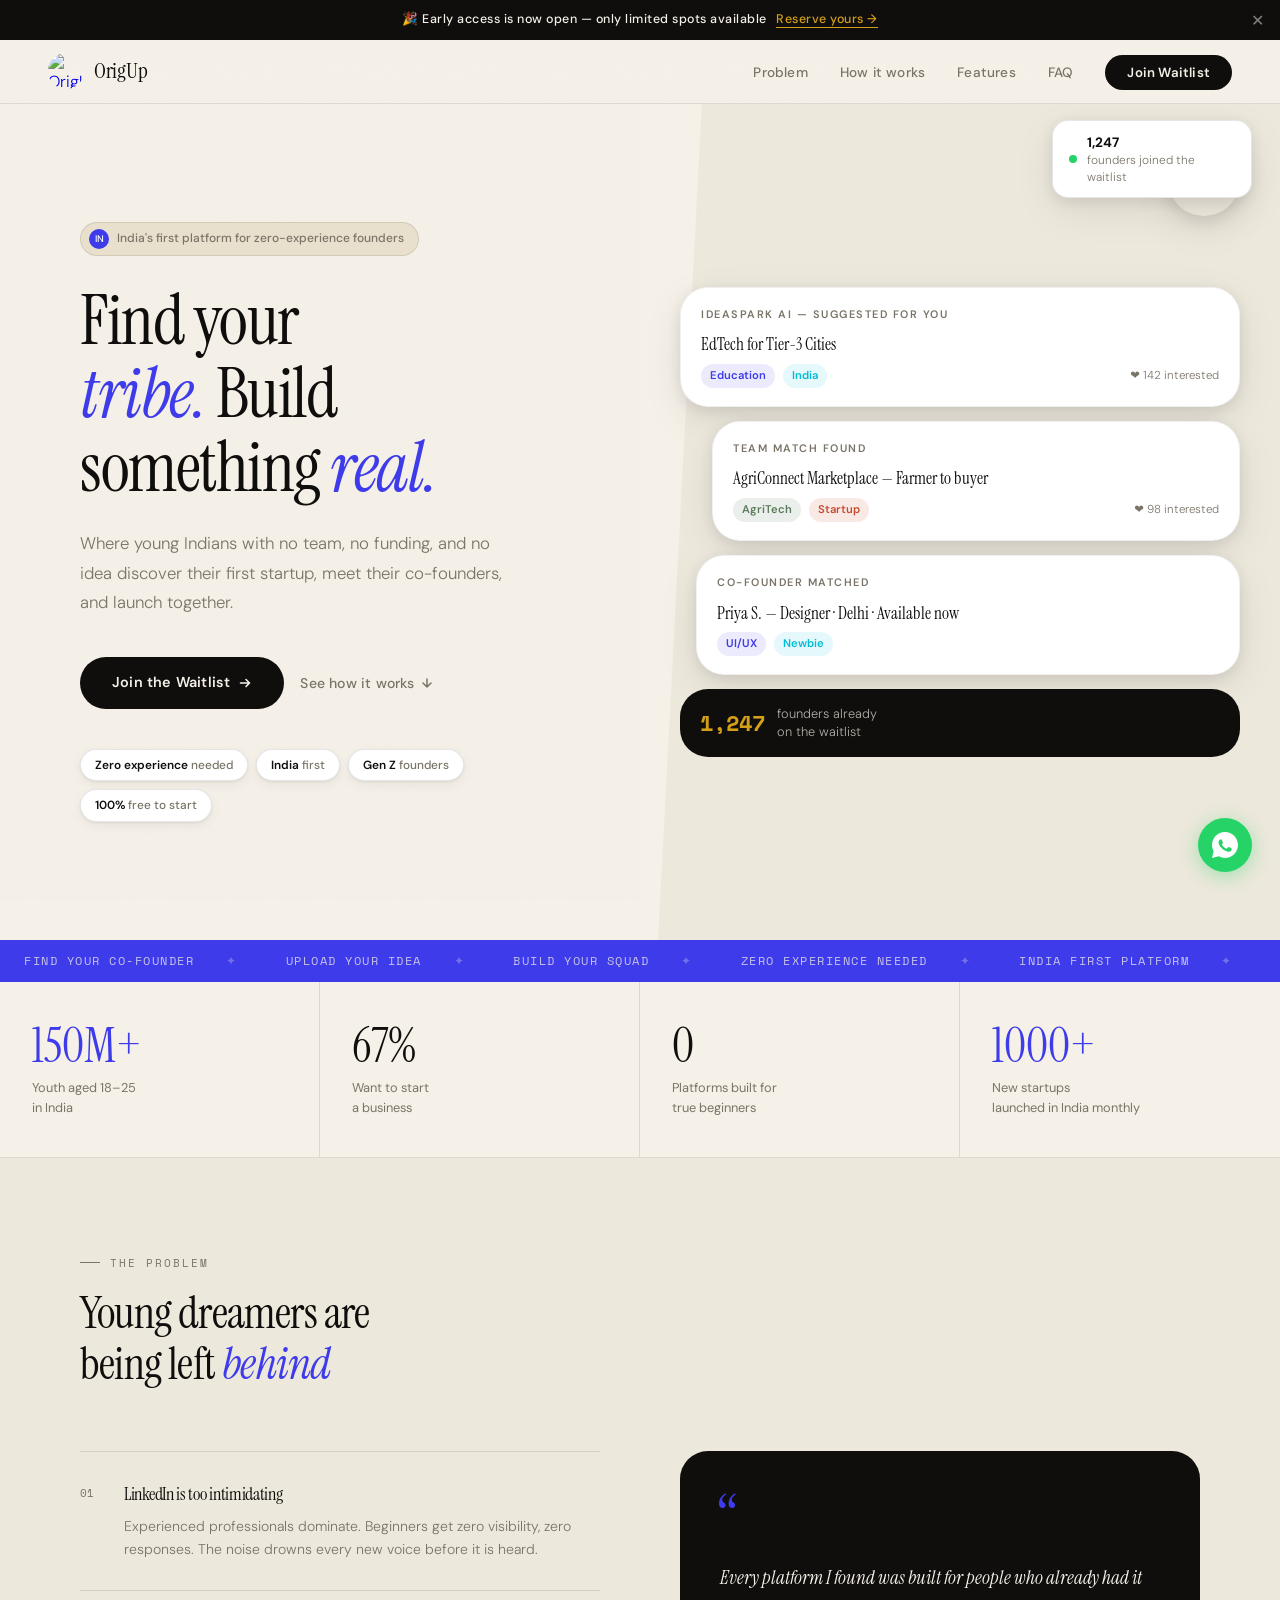
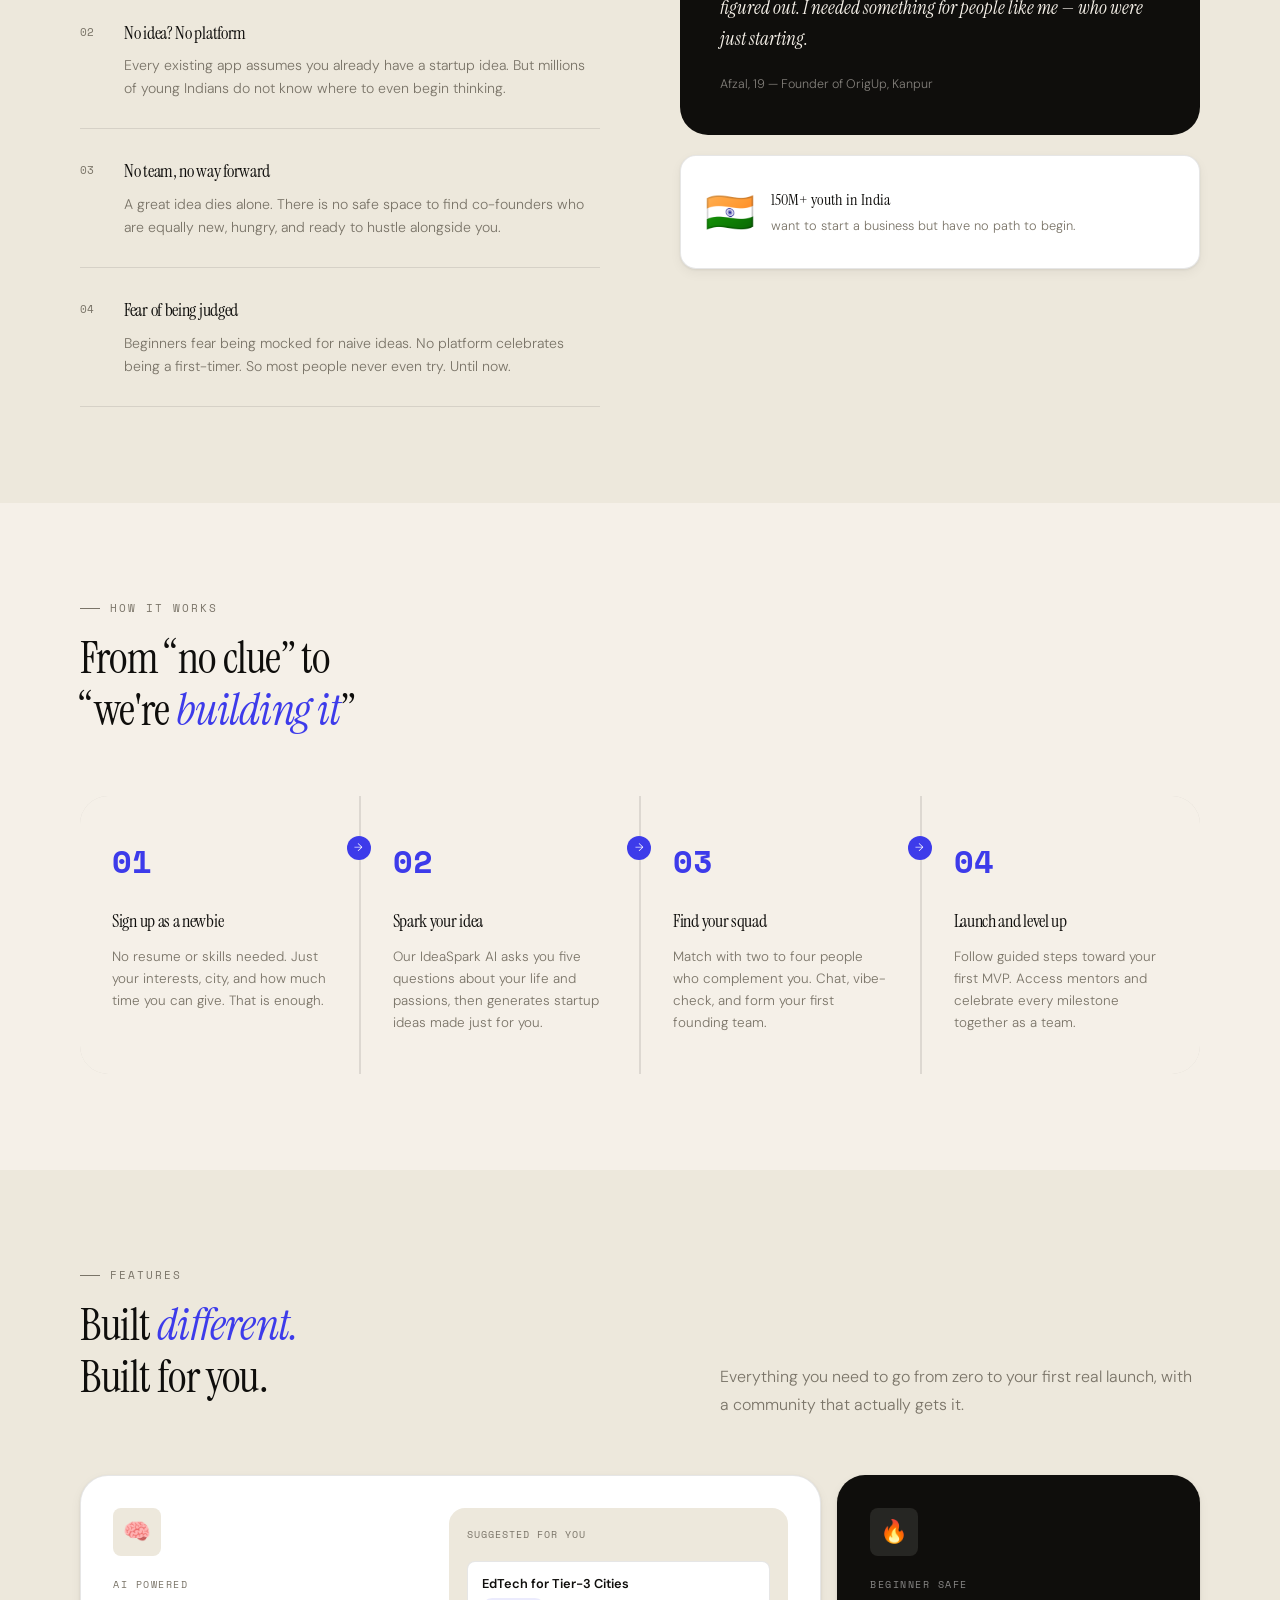
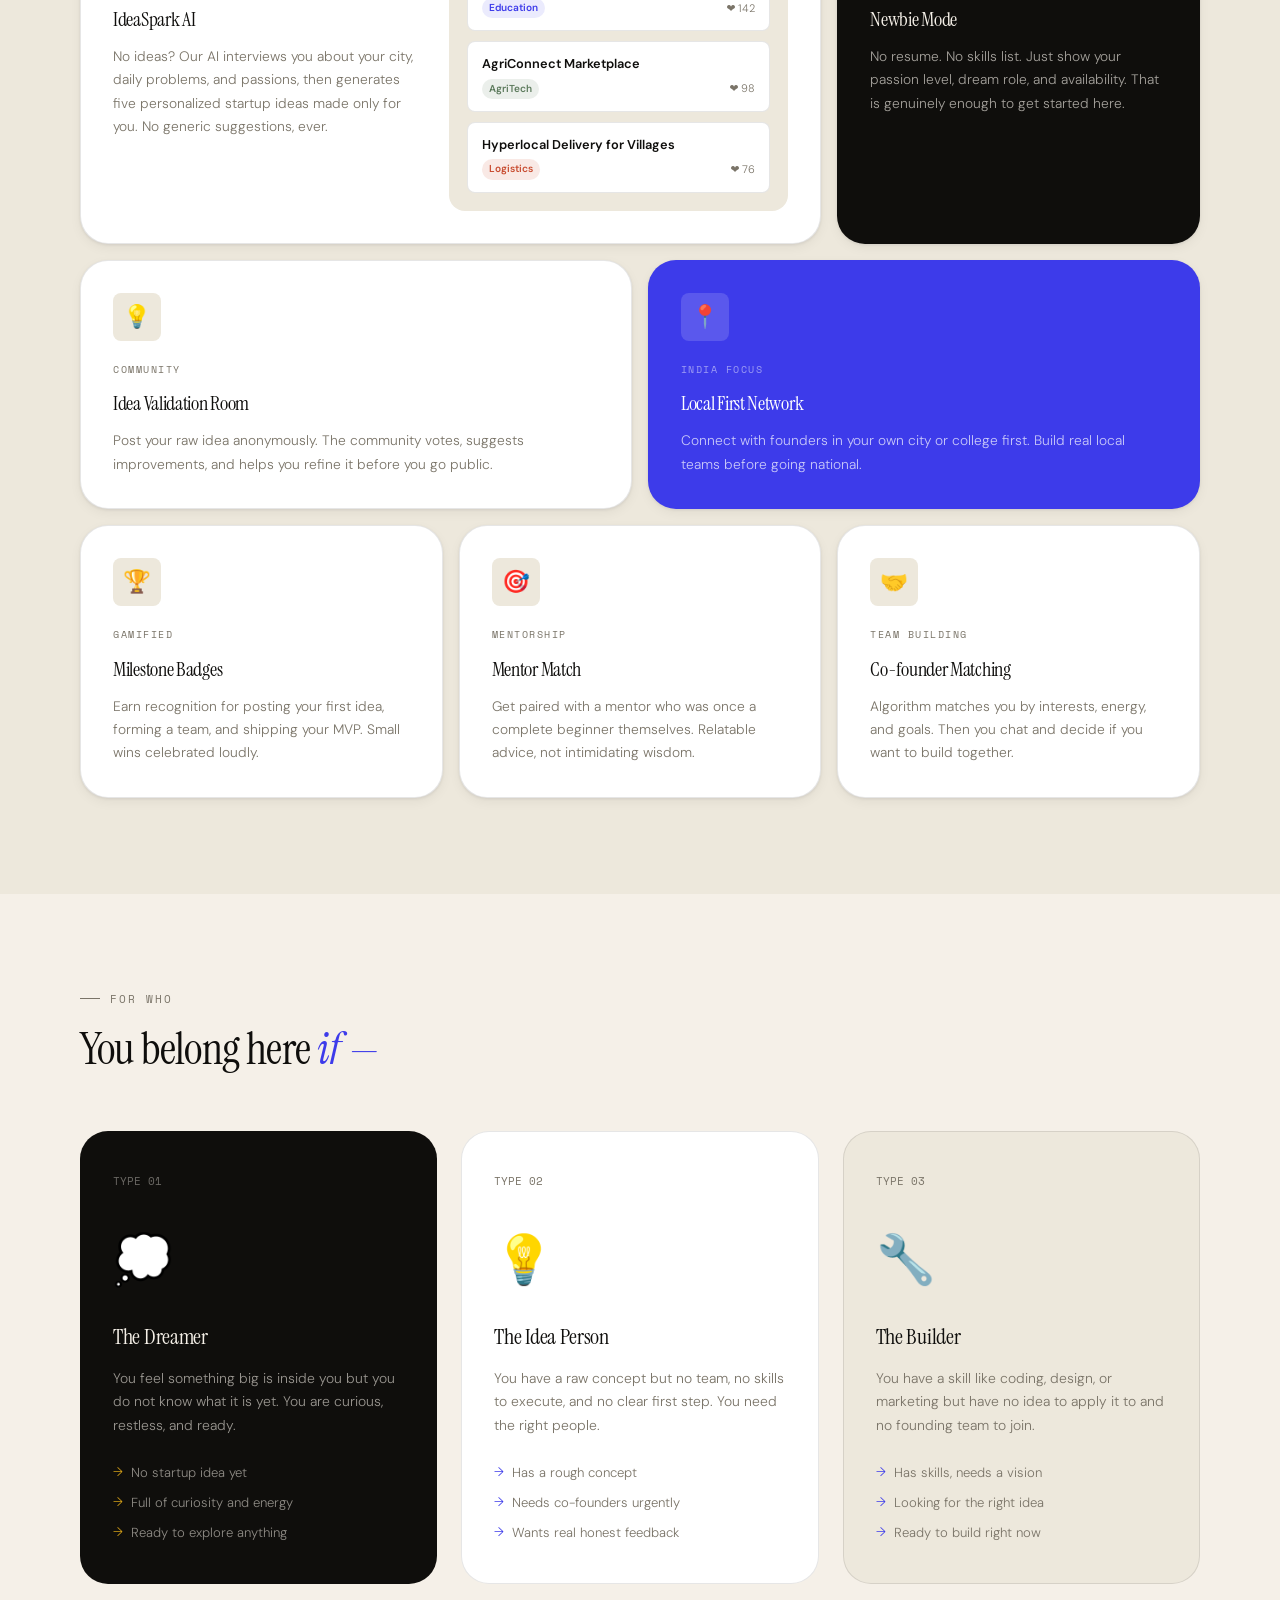
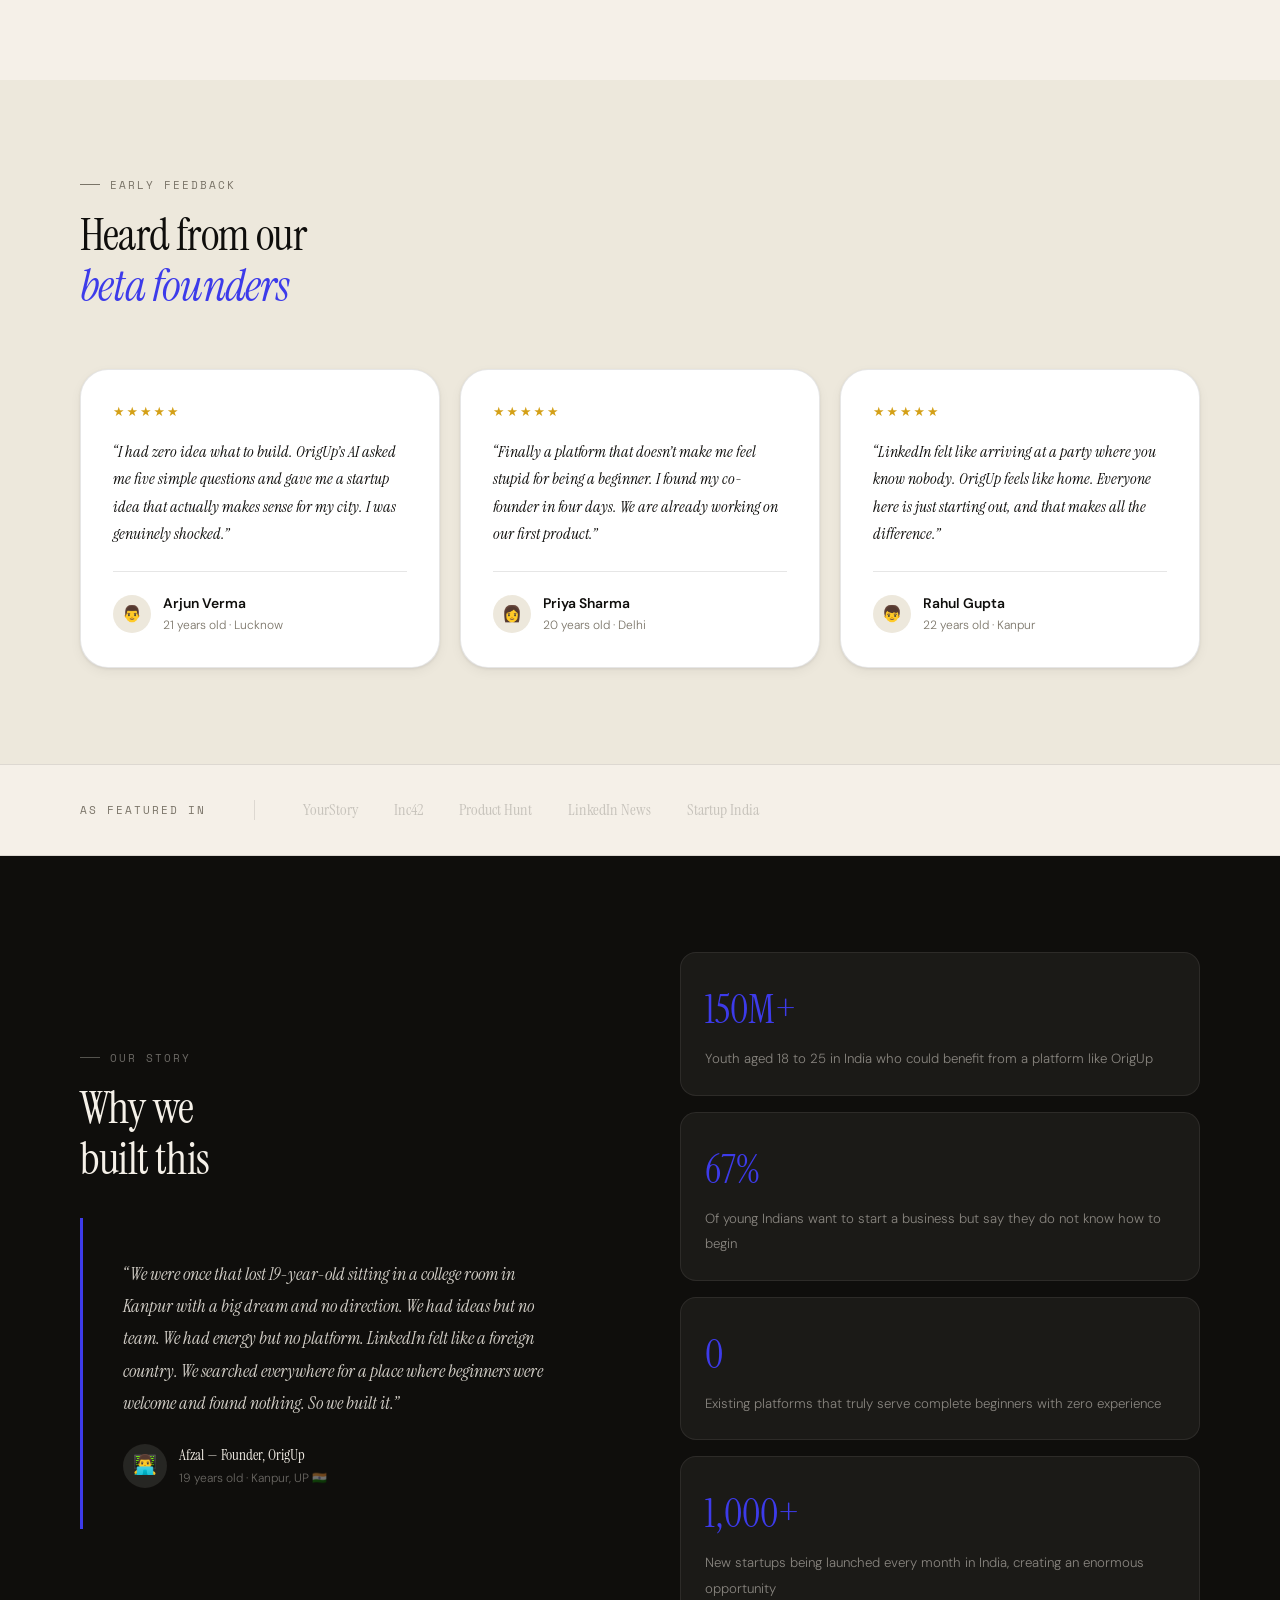
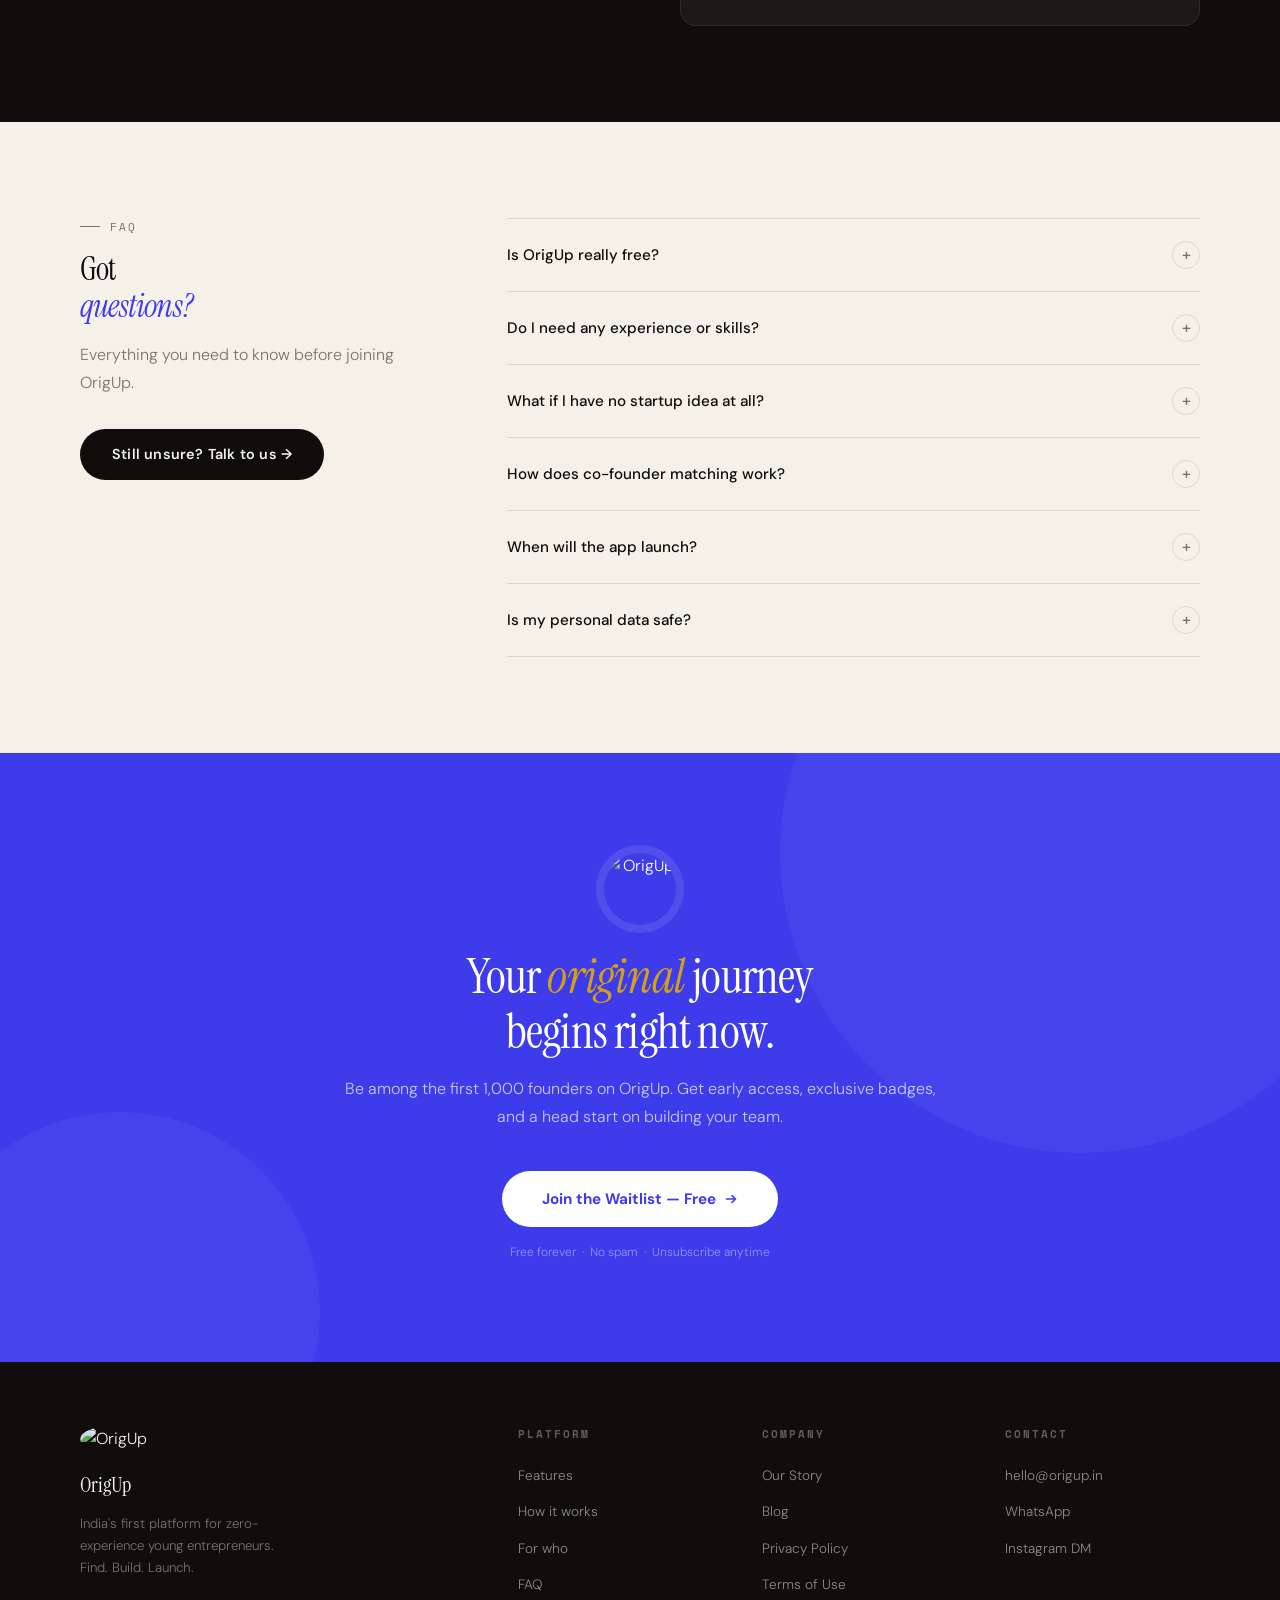
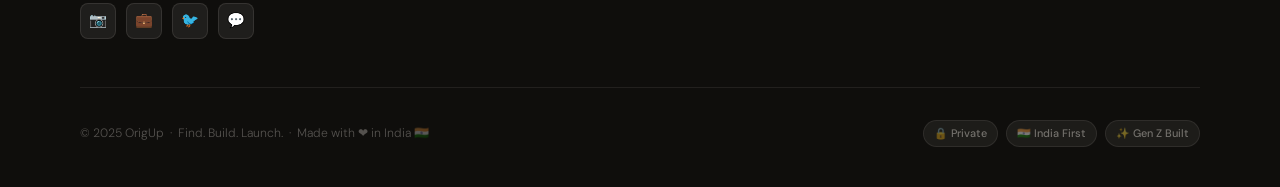
==== commit 66217457: "Update preview.html" ====
--- a/preview.html
+++ b/preview.html
@@ -1069,7 +1069,7 @@
 <div class="modal-overlay" id="moverlay">
   <div class="modal">
     <button class="modal-close" onclick="closeM()">&#x2715;</button>
-    <img src="[data-uri]" class="modal-logo" alt="OrigUp">
+    <img src="logo.png" alt="OrigUp">
     <h2>Join the Waitlist</h2>
     <p class="modal-sub">Be among the first <b>1,000 founders</b> on OrigUp.<br>We will send your access link directly.</p>
     <form id="wform"
@@ -1773,4 +1773,4 @@
 </script>
 
 </body>
-</html>+</html>
